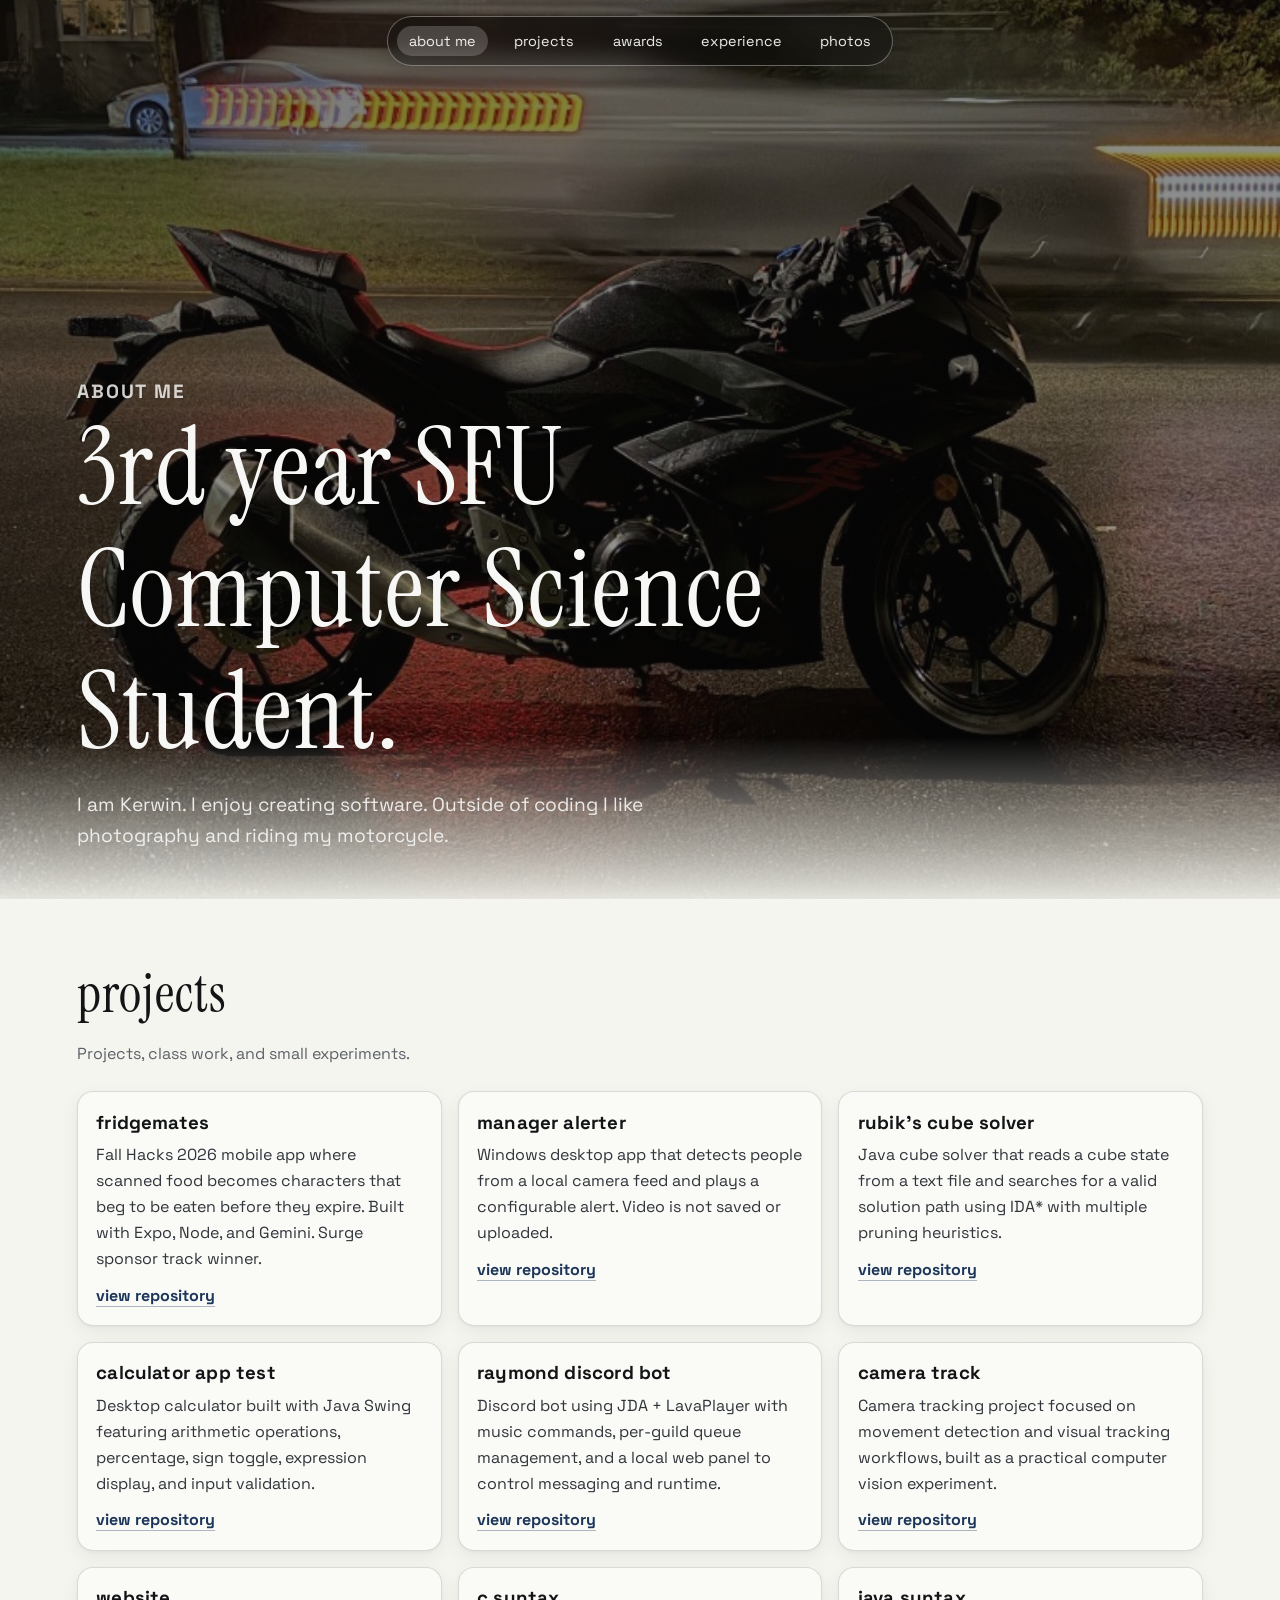
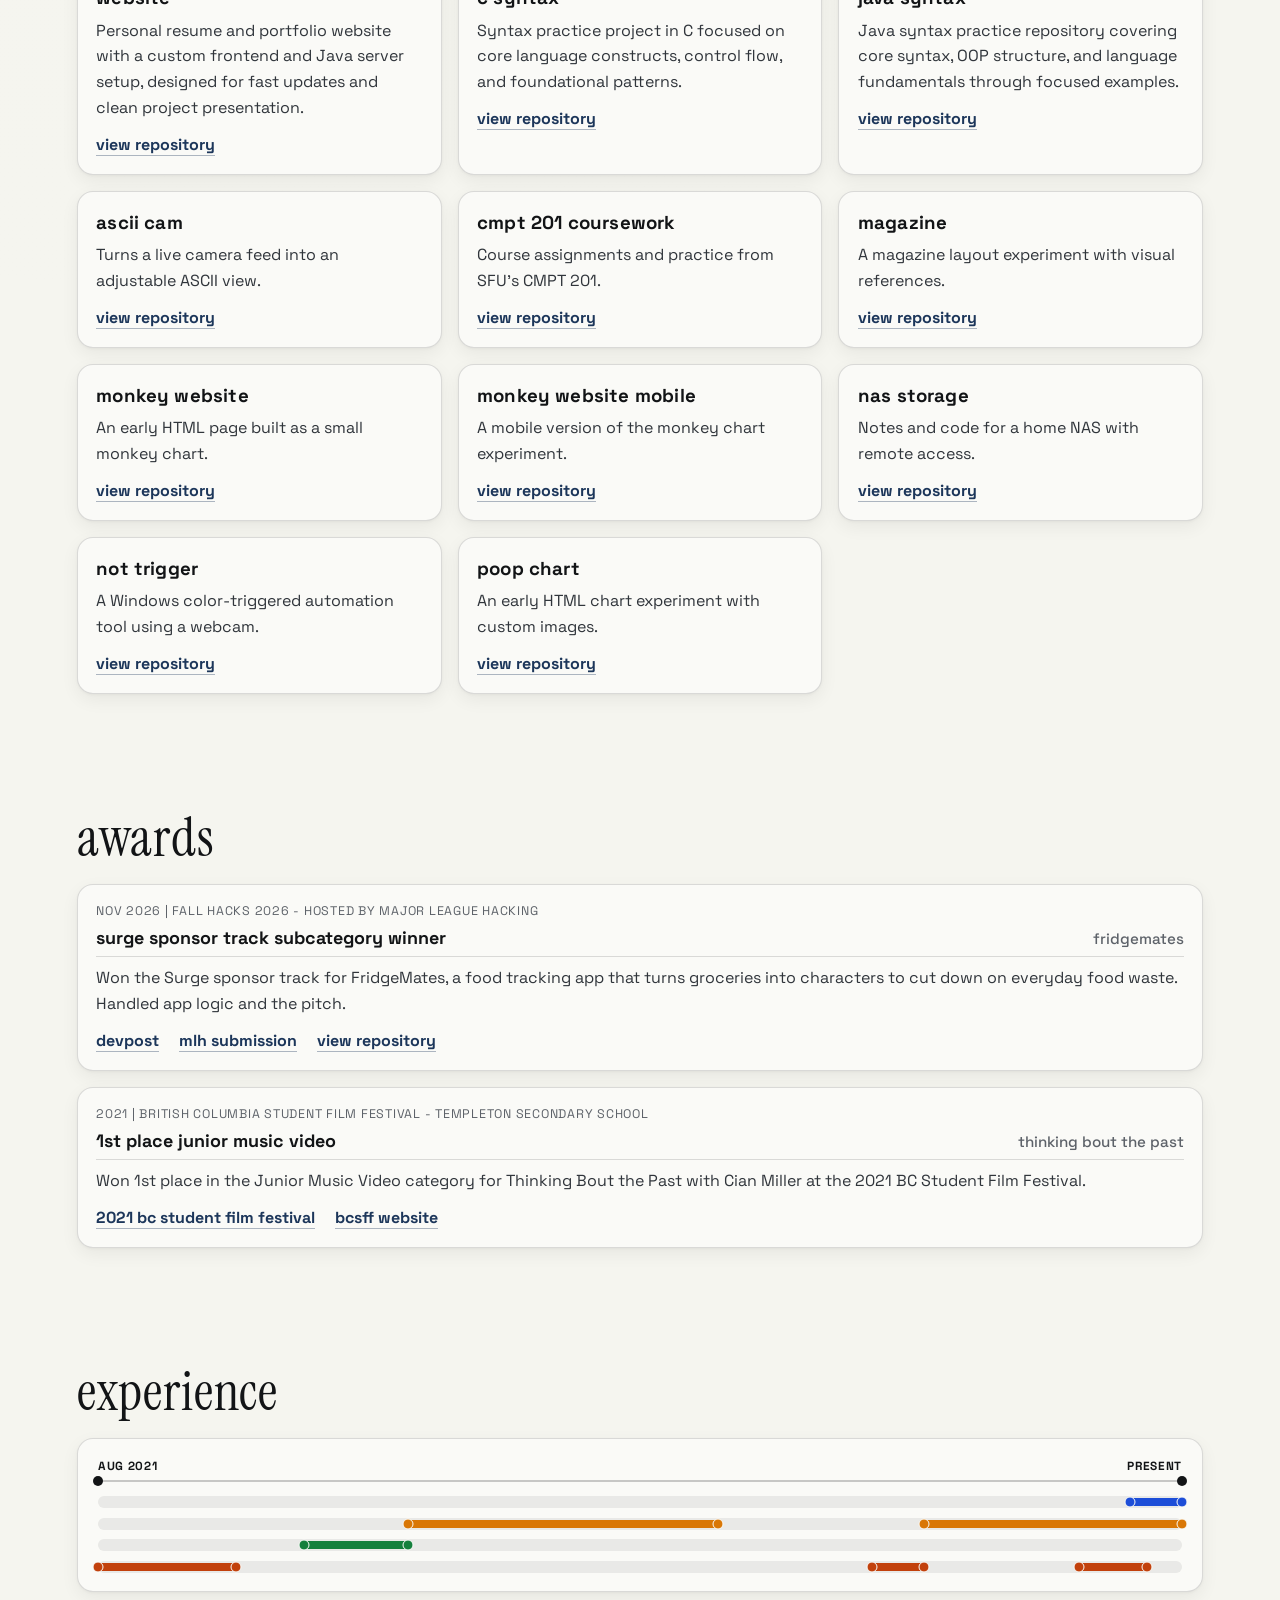
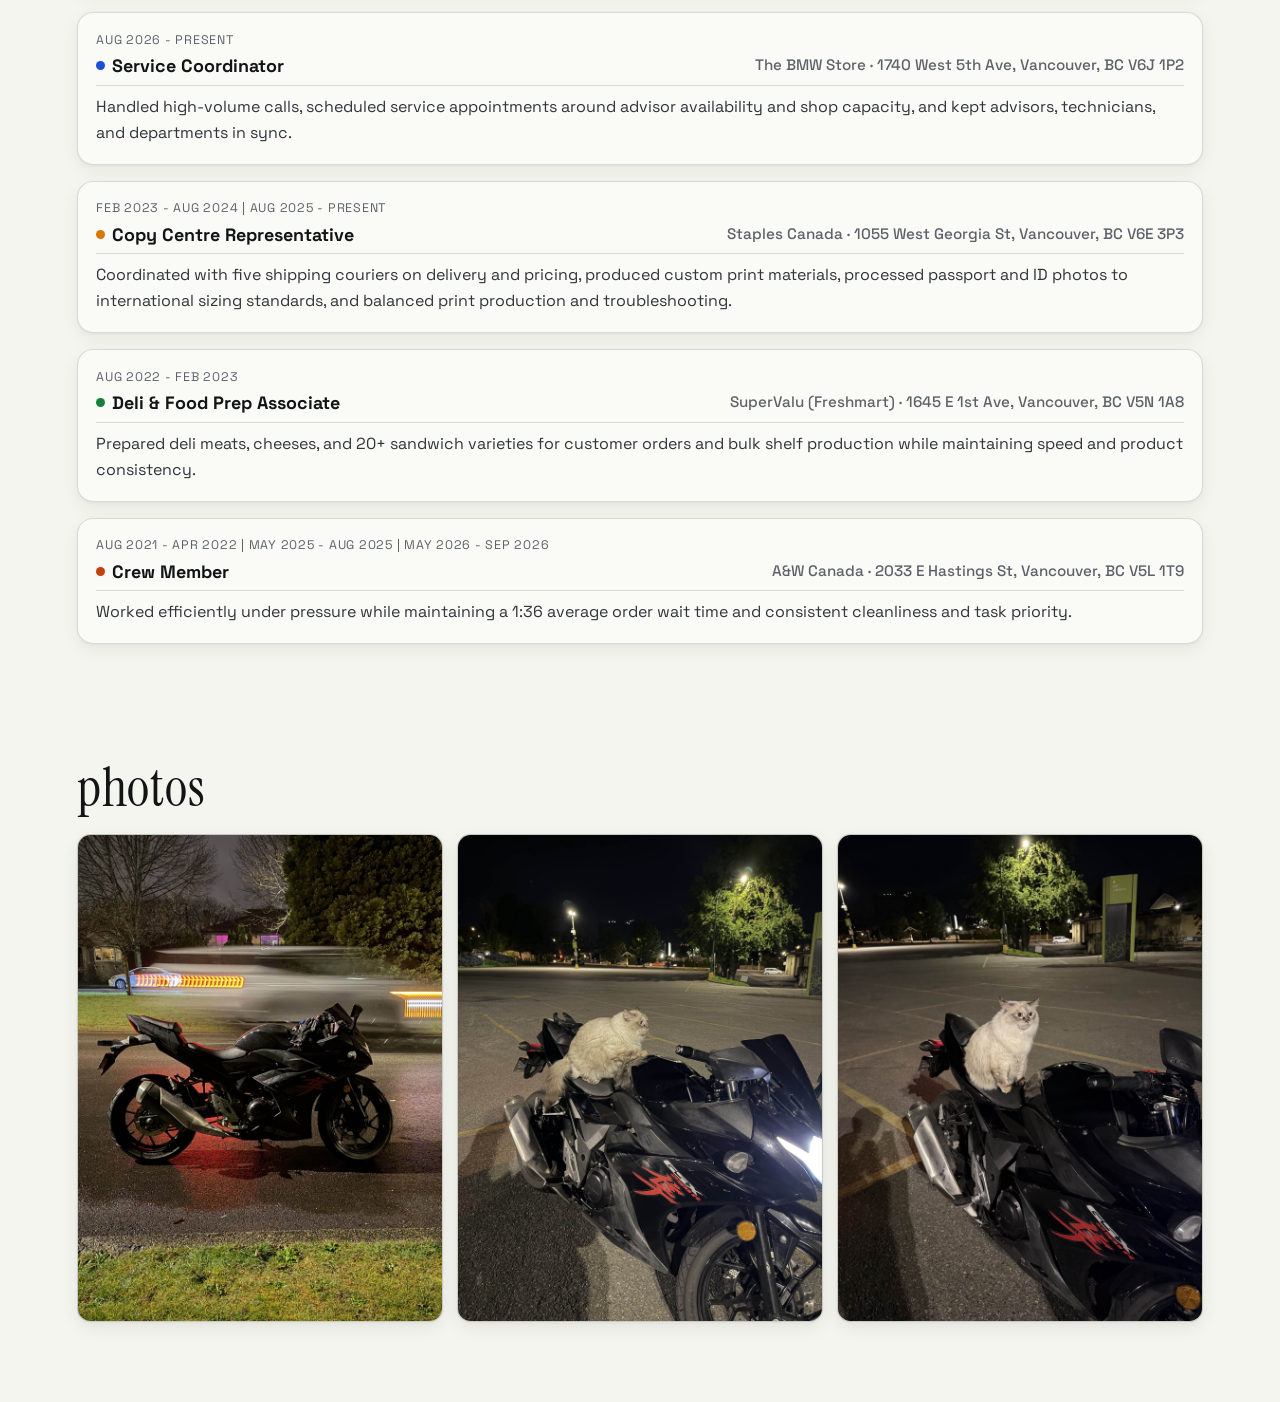
==== public/index.html @ 23dfc1f9 "remove middle year labels from timeline axis" ====
<!DOCTYPE html>
<html lang="en" class="no-js">
<head>
    <meta charset="UTF-8" />
    <meta name="viewport" content="width=device-width, initial-scale=1.0" />
    <title>Kerwin Mok | Resume</title>
    <link rel="preconnect" href="https://fonts.googleapis.com" />
    <link rel="preconnect" href="https://fonts.gstatic.com" crossorigin />
    <link href="https://fonts.googleapis.com/css2?family=Space+Grotesk:wght@400;500;700&family=Instrument+Serif:ital@0;1&display=swap" rel="stylesheet" />
    <style>
        :root {
            --bg: #f5f5ef;
            --surface: #efefe8;
            --ink: #121416;
            --muted: #5d6269;
            --line: rgba(18, 20, 22, 0.14);
            --overlay: linear-gradient(160deg, rgba(10, 10, 10, 0.56), rgba(10, 10, 10, 0.35));
        }

        * {
            box-sizing: border-box;
        }

        html,
        body {
            margin: 0;
            padding: 0;
            min-height: 100%;
            scroll-behavior: smooth;
        }

        body {
            font-family: "Space Grotesk", sans-serif;
            color: var(--ink);
            background: radial-gradient(circle at 15% 0%, rgba(235, 227, 213, 0.7), transparent 40%), var(--bg);
        }

        main {
            background: linear-gradient(to bottom, rgba(245, 245, 239, 0), rgba(245, 245, 239, 0.94) 7%, rgba(245, 245, 239, 1) 100%);
        }

        h1,
        h2,
        h3 {
            margin-top: 0;
        }

        h1,
        h2 {
            font-family: "Instrument Serif", serif;
            font-weight: 400;
            line-height: 1.12;
            letter-spacing: 0.015em;
        }

        .top-nav {
            position: fixed;
            top: 1rem;
            left: 50%;
            transform: translateX(-50%);
            z-index: 10;
            display: flex;
            gap: 0.9rem;
            padding: 0.55rem;
            border: 1px solid rgba(255, 255, 255, 0.35);
            border-radius: 999px;
            background: rgba(10, 10, 10, 0.35);
            backdrop-filter: blur(8px);
            box-shadow: 0 8px 22px rgba(0, 0, 0, 0.16);
        }

        .top-nav a {
            color: #f4f4f2;
            text-decoration: none;
            text-transform: lowercase;
            padding: 0.38rem 0.75rem;
            border-radius: 999px;
            font-size: 0.9rem;
            transition: background-color 220ms ease;
        }

        .top-nav a:hover,
        .top-nav a.is-current {
            background: rgba(255, 255, 255, 0.2);
        }

        .section {
            scroll-margin-top: 5.2rem;
        }

        .about-hero {
            min-height: 100svh;
            position: relative;
            display: grid;
            align-items: end;
            padding: clamp(5rem, 7vw, 7rem) clamp(1.2rem, 6vw, 5rem) clamp(2.2rem, 4vw, 3rem);
            overflow: hidden;
            border-bottom: 1px solid rgba(255, 255, 255, 0.22);
        }

        .about-hero::before {
            content: "";
            position: absolute;
            inset: 0;
            background-image: var(--overlay), url("assets/photos/AboutMe.jpg");
            background-size: cover;
            background-position: center;
            z-index: -2;
        }

        .no-hero-image .about-hero::before {
            background-image: none;
            background: var(--bg);
            transform: none;
        }

        .about-hero::after {
            content: "";
            position: absolute;
            inset: auto 0 0;
            height: 18vh;
            background: linear-gradient(to bottom, rgba(239, 239, 232, 0), rgba(239, 239, 232, 0.94));
            z-index: -1;
            pointer-events: none;
        }

        .hero-copy {
            width: min(960px, 100%);
            color: #f7f7f5;
        }

        .no-hero-image .hero-copy,
        .no-hero-image .hero-copy p {
            color: var(--ink);
        }

        .kicker {
            margin: 0 0 0.75rem;
            text-transform: uppercase;
            letter-spacing: 0.1em;
            font-size: 0.75rem;
            font-weight: 700;
            opacity: 0.9;
        }

        .hero-copy h1 {
            font-size: clamp(2.4rem, 8.8vw, 6.8rem);
            margin-bottom: 1rem;
            max-width: 14ch;
        }

        .hero-copy p {
            margin: 0;
            font-size: clamp(1rem, 1.5vw, 1.26rem);
            line-height: 1.62;
            width: min(640px, 100%);
            color: rgba(245, 245, 244, 0.92);
        }



        .content-section {
            padding: clamp(2rem, 5vw, 4rem) clamp(1.2rem, 6vw, 5rem) clamp(2.8rem, 7vw, 5rem);
            background: transparent;
            border-bottom: none;
        }

        .content-section + .content-section {
            padding-top: clamp(1.2rem, 3.2vw, 2.1rem);
        }

        .content-section h2 {
            font-size: clamp(1.9rem, 4.6vw, 3.4rem);
            margin-bottom: 0.95rem;
            text-transform: lowercase;
        }

        .content-section > p {
            max-width: 720px;
            margin-top: 0;
            margin-bottom: 1.5rem;
            line-height: 1.7;
            color: var(--muted);
        }

        .card-grid {
            display: grid;
            grid-template-columns: repeat(3, minmax(0, 1fr));
            gap: 1rem;
        }

        .project-more {
            display: none;
            margin-top: 1rem;
            padding: 0.65rem 1rem;
            border: 1px solid var(--line);
            border-radius: 0.5rem;
            background: #fafaf7;
            color: var(--ink);
            font: inherit;
            cursor: pointer;
            box-shadow: 0 4px 12px rgba(18, 20, 22, 0.06);
        }

        .project-more[hidden] {
            display: none;
        }

        .card {
            padding: 1.15rem;
            border-radius: 1rem;
            border: 1px solid var(--line);
            background: #fafaf7;
            box-shadow: 0 6px 18px rgba(18, 20, 22, 0.06), 0 1px 3px rgba(18, 20, 22, 0.04);
            transition: transform 200ms ease, box-shadow 200ms ease;
        }

        .card:hover {
            transform: translateY(-2px);
            box-shadow: 0 10px 24px rgba(18, 20, 22, 0.09), 0 2px 6px rgba(18, 20, 22, 0.05);
        }

        .card h3 {
            margin-bottom: 0.45rem;
            text-transform: lowercase;
            line-height: 1.3;
            letter-spacing: 0.01em;
        }

        .card p {
            margin: 0;
            color: #30353b;
            line-height: 1.62;
        }

        .project-link {
            display: inline-block;
            margin-top: 0.8rem;
            text-decoration: none;
            font-weight: 700;
            text-transform: lowercase;
            color: #1c365a;
            border-bottom: 1px solid rgba(28, 54, 90, 0.35);
        }

        .project-link:hover {
            color: #10233f;
            border-bottom-color: rgba(16, 35, 63, 0.65);
        }

        .project-link + .project-link {
            margin-left: 1rem;
        }

        .timeline {
            list-style: none;
            padding: 0;
            margin: 0;
            display: grid;
            gap: 1rem;
        }

        .timeline li {
            padding: 1.15rem;
            border-radius: 1rem;
            border: 1px solid var(--line);
            background: #fafaf7;
            box-shadow: 0 6px 18px rgba(18, 20, 22, 0.06), 0 1px 3px rgba(18, 20, 22, 0.04);
            transition: transform 200ms ease, box-shadow 200ms ease;
        }

        .timeline li:hover {
            transform: translateY(-2px);
            box-shadow: 0 10px 24px rgba(18, 20, 22, 0.09), 0 2px 6px rgba(18, 20, 22, 0.05);
        }

        .timeline > li > span {
            display: block;
            font-size: 0.78rem;
            letter-spacing: 0.06em;
            text-transform: uppercase;
            color: var(--muted);
            margin-bottom: 0.42rem;
        }

        .timeline-head {
            display: flex;
            justify-content: space-between;
            align-items: baseline;
            flex-wrap: wrap;
            gap: 0.2rem 1rem;
            margin-bottom: 0.5rem;
            padding-bottom: 0.45rem;
            border-bottom: 1px solid var(--line);
        }

        .timeline strong {
            display: inline-flex;
            align-items: center;
            gap: 0.45rem;
            text-transform: lowercase;
            font-size: 1.12rem;
            font-weight: 700;
            color: var(--ink);
        }

        .timeline-company {
            font-size: 0.95rem;
            font-weight: 500;
            text-transform: lowercase;
            color: var(--muted);
        }

        #experience .timeline strong,
        #experience .timeline-company {
            text-transform: none;
        }

        .work-graph {
            margin-bottom: 1.25rem;
            padding: 1.15rem 1.25rem;
            border-radius: 1rem;
            border: 1px solid var(--line);
            background: #fafaf7;
            box-shadow: 0 6px 18px rgba(18, 20, 22, 0.06), 0 1px 3px rgba(18, 20, 22, 0.04);
        }

        .work-axis {
            display: flex;
            justify-content: space-between;
            align-items: center;
            font-size: 0.74rem;
            letter-spacing: 0.06em;
            text-transform: uppercase;
            color: var(--muted);
            margin-bottom: 0.45rem;
        }

        .work-axis-endpoint {
            font-weight: 700;
            color: var(--ink);
        }

        .work-axis-line {
            position: relative;
            height: 2px;
            margin-bottom: 0.9rem;
            background: rgba(18, 20, 22, 0.22);
        }

        .work-axis-dot {
            position: absolute;
            top: 50%;
            width: 10px;
            height: 10px;
            border-radius: 50%;
            background: var(--ink);
            transform: translate(-50%, -50%);
        }

        .work-axis-dot.is-start {
            left: 0%;
        }

        .work-axis-dot.is-end {
            left: 100%;
        }

        .work-lanes {
            display: grid;
            gap: 0.6rem;
        }



        .work-track {
            position: relative;
            height: 12px;
            border-radius: 999px;
            background: rgba(18, 20, 22, 0.07);
        }

        .work-bar {
            position: absolute;
            top: 2px;
            bottom: 2px;
            border-radius: 999px;
            min-width: 10px;
            cursor: pointer;
        }

        .work-tip {
            position: absolute;
            bottom: calc(100% + 8px);
            left: 50%;
            transform: translateX(-50%) translateY(4px);
            padding: 0.26rem 0.55rem;
            border-radius: 0.45rem;
            background: var(--ink);
            color: #f7f7f5;
            font-size: 0.74rem;
            font-weight: 500;
            white-space: nowrap;
            pointer-events: none;
            opacity: 0;
            transition: opacity 160ms ease, transform 160ms ease;
            z-index: 4;
        }

        .work-tip.is-left {
            left: 0;
            transform: translateX(0) translateY(4px);
        }

        .work-tip.is-right {
            left: auto;
            right: 0;
            transform: translateX(0) translateY(4px);
        }

        .work-bar:hover .work-tip {
            opacity: 1;
            transform: translateX(-50%) translateY(0);
        }

        .work-bar:hover .work-tip.is-left,
        .work-bar:hover .work-tip.is-right {
            transform: translateX(0) translateY(0);
        }

        .work-bar::before,
        .work-bar::after {
            content: "";
            position: absolute;
            top: 50%;
            width: 9px;
            height: 9px;
            border-radius: 50%;
            background: inherit;
            border: 1.5px solid #fafaf7;
            transform: translate(-50%, -50%);
        }

        .work-bar::before {
            left: 0;
        }

        .work-bar::after {
            left: 100%;
        }

        .job-dot {
            display: inline-block;
            width: 9px;
            height: 9px;
            border-radius: 50%;
            flex-shrink: 0;
        }

        .is-bmw {
            background: #1d4ed8;
        }

        .is-staples {
            background: #d97706;
        }

        .is-supervalu {
            background: #15803d;
        }

        .is-aw {
            background: #c2410c;
        }

        .timeline p {
            margin: 0;
            color: #30353b;
            line-height: 1.62;
        }

        .album-grid {
            display: grid;
            grid-template-columns: repeat(3, minmax(0, 1fr));
            gap: 0.85rem;
        }

        .album-item {
            margin: 0;
            border-radius: 0.85rem;
            overflow: hidden;
            border: 1px solid var(--line);
            background: #e7e7df;
            cursor: zoom-in;
            box-shadow: 0 6px 18px rgba(18, 20, 22, 0.07), 0 1px 3px rgba(18, 20, 22, 0.04);
        }

        .photo-lightbox {
            position: fixed;
            inset: 0;
            z-index: 40;
            display: flex;
            align-items: center;
            justify-content: center;
            padding: 2rem;
            background: rgba(10, 12, 15, 0.86);
            backdrop-filter: blur(8px);
            overflow: auto;
        }

        .photo-lightbox[hidden] {
            display: none;
        }

        #lightbox-img {
            max-width: min(92vw, 1100px);
            max-height: 86vh;
            width: auto;
            height: auto;
            border-radius: 0.85rem;
            box-shadow: 0 24px 60px rgba(0, 0, 0, 0.5);
            cursor: zoom-in;
            transition: transform 220ms ease;
        }

        .photo-lightbox.is-zoomed #lightbox-img {
            transform: scale(1.65);
            cursor: zoom-out;
        }

        .lightbox-close {
            position: fixed;
            top: 1.2rem;
            right: 1.4rem;
            z-index: 41;
            border: 1px solid rgba(255, 255, 255, 0.35);
            border-radius: 999px;
            background: rgba(10, 10, 12, 0.65);
            color: #f4f4f2;
            font: inherit;
            font-size: 0.85rem;
            text-transform: lowercase;
            padding: 0.42rem 0.9rem;
            cursor: pointer;
        }

        .lightbox-close:hover {
            background: rgba(255, 255, 255, 0.2);
        }

        .album-item img {
            width: 100%;
            aspect-ratio: 3 / 4;
            height: auto;
            object-fit: cover;
            display: block;
            transition: transform 280ms ease;
        }

        .album-item:hover img {
            transform: scale(1.03);
        }

        .reveal {
            opacity: 1;
            transform: translateY(0);
        }

        .js .reveal {
            opacity: 0;
            transform: translateY(28px);
            transition: opacity 500ms ease, transform 500ms ease;
        }

        .js .reveal.is-visible {
            opacity: 1;
            transform: translateY(0);
        }

        @media (max-width: 768px) {
            .top-nav {
                top: 0.7rem;
                width: 92vw;
                justify-content: center;
                flex-wrap: wrap;
                gap: 0.45rem;
                padding: 0.45rem;
            }

            .top-nav a {
                font-size: 0.84rem;
                padding: 0.34rem 0.62rem;
            }

            .section {
                scroll-margin-top: 6.1rem;
            }

            .about-hero {
                min-height: 92svh;
                padding: 6.4rem 1.1rem 2.1rem;
            }

            .hero-copy h1 {
                font-size: clamp(2.1rem, 12.5vw, 3.3rem);
                max-width: 11ch;
            }

            .hero-copy p {
                width: 100%;
                font-size: 1rem;
            }

            .content-section {
                padding: 1.7rem 1.1rem 2.2rem;
            }

            .card-grid,
            .album-grid {
                grid-template-columns: 1fr;
            }

            .work-axis,
            .work-axis-line {
                padding-left: 0;
                margin-left: 0;
            }

            .work-axis-tick {
                display: none;
            }

            .work-lane {
                grid-template-columns: 1fr;
                gap: 0.28rem;
            }

            .card-grid.is-collapsed .card:nth-child(n + 4) {
                display: none;
            }

            .project-more:not([hidden]) {
                display: inline-flex;
            }

            .album-item img {
                height: auto;
            }
        }

        @media (min-width: 769px) and (max-width: 980px) {
            .top-nav {
                width: min(94vw, 760px);
                justify-content: center;
                flex-wrap: wrap;
            }

            .about-hero {
                min-height: 90svh;
            }

            .hero-copy h1 {
                font-size: clamp(2.8rem, 8vw, 4.3rem);
            }

            .content-section {
                padding-inline: 1.6rem;
            }

            .card-grid,
            .album-grid {
                grid-template-columns: repeat(2, minmax(0, 1fr));
            }
        }

        @media (min-width: 981px) and (max-width: 1919px) and (min-aspect-ratio: 14 / 9) {
            .top-nav {
                top: 1.05rem;
                gap: 1rem;
                padding: 0.58rem;
            }

            .about-hero {
                min-height: 100vh;
                padding: clamp(5.4rem, 6vw, 7rem) clamp(2rem, 5.5vw, 5.5rem) clamp(2.6rem, 4vw, 3.2rem);
            }

            .hero-copy {
                width: min(1050px, 82vw);
            }

            .hero-copy h1 {
                font-size: clamp(3.2rem, 6.1vw, 5.9rem);
                max-width: 13ch;
            }

            .hero-copy p {
                font-size: clamp(1.03rem, 1.15vw, 1.25rem);
            }

            .content-section {
                width: min(1240px, 92vw);
                margin-inline: auto;
                padding-left: 0;
                padding-right: 0;
                padding-bottom: clamp(3rem, 5vw, 4.3rem);
            }

            .card-grid,
            .album-grid {
                grid-template-columns: repeat(3, minmax(0, 1fr));
            }
        }

        @media (min-width: 1920px), (min-aspect-ratio: 21 / 9) {
            .top-nav {
                top: 1.2rem;
                gap: 1.1rem;
                padding: 0.62rem;
            }

            .about-hero {
                min-height: 100vh;
                padding: 7.2rem clamp(3rem, 8vw, 11rem) 3rem;
            }

            .hero-copy {
                width: min(1280px, 72vw);
            }

            .hero-copy h1 {
                font-size: clamp(4.1rem, 5vw, 7.7rem);
                max-width: 14ch;
            }

            .hero-copy p {
                width: min(760px, 100%);
                font-size: clamp(1.08rem, 1vw, 1.32rem);
            }

            .content-section {
                width: min(1800px, 86vw);
                margin-inline: auto;
                padding-left: 0;
                padding-right: 0;
                padding-bottom: clamp(3.2rem, 4vw, 5rem);
            }

            .card-grid {
                grid-template-columns: repeat(3, minmax(0, 1fr));
            }

            .album-grid {
                grid-template-columns: repeat(4, minmax(0, 1fr));
            }

            .album-item img {
                height: auto;
            }
        }
    </style>
</head>
<body>
    <header class="top-nav">
        <a href="#about">about me</a>
        <a href="#projects">projects</a>
        <a href="#awards">awards</a>
        <a href="#experience">experience</a>
        <a href="#photos">photos</a>
    </header>

    <main>
        <section id="about" class="section about-hero reveal">
            <div class="hero-copy">
                <p class="kicker">about me</p>
                <h1>3rd year SFU Computer Science Student.</h1>
                <p>
                    I am Kerwin. I enjoy creating software.
                    Outside of coding I like photography and riding my motorcycle.
                </p>
            </div>

        </section>

        <section id="projects" class="section content-section reveal">
            <h2>projects</h2>
            <p>
                Projects, class work, and small experiments.
            </p>
            <div class="card-grid" id="project-grid">
                <article class="card">
                    <h3>fridgemates</h3>
                    <p>
                        Fall Hacks 2026 mobile app where scanned food becomes characters that beg to be eaten
                        before they expire. Built with Expo, Node, and Gemini. Surge sponsor track winner.
                    </p>
                    <a class="project-link" href="https://github.com/Rainier-Ordinario/FridgeMates" target="_blank" rel="noopener noreferrer">view repository</a>
                </article>
                <article class="card">
                    <h3>manager alerter</h3>
                    <p>
                        Windows desktop app that detects people from a local camera feed and plays a configurable alert.
                        Video is not saved or uploaded.
                    </p>
                    <a class="project-link" href="https://github.com/kerwinmok/manager-alerter" target="_blank" rel="noopener noreferrer">view repository</a>
                </article>
                <article class="card">
                    <h3>rubik's cube solver</h3>
                    <p>
                        Java cube solver that reads a cube state from a text file and searches for a valid solution path
                        using IDA* with multiple pruning heuristics.
                    </p>
                    <a class="project-link" href="https://github.com/kerwinmok/rubikscube-solver" target="_blank" rel="noopener noreferrer">view repository</a>
                </article>
                <article class="card">
                    <h3>calculator app test</h3>
                    <p>
                        Desktop calculator built with Java Swing featuring arithmetic operations, percentage,
                        sign toggle, expression display, and input validation.
                    </p>
                    <a class="project-link" href="https://github.com/kerwinmok/calculator-apptest" target="_blank" rel="noopener noreferrer">view repository</a>
                </article>
                <article class="card">
                    <h3>raymond discord bot</h3>
                    <p>
                        Discord bot using JDA + LavaPlayer with music commands, per-guild queue management,
                        and a local web panel to control messaging and runtime.
                    </p>
                    <a class="project-link" href="https://github.com/kerwinmok/raymond-discord-bot" target="_blank" rel="noopener noreferrer">view repository</a>
                </article>
                <article class="card">
                    <h3>camera track</h3>
                    <p>
                        Camera tracking project focused on movement detection and visual tracking workflows,
                        built as a practical computer vision experiment.
                    </p>
                    <a class="project-link" href="https://github.com/kerwinmok/camera-track" target="_blank" rel="noopener noreferrer">view repository</a>
                </article>
                <article class="card">
                    <h3>website</h3>
                    <p>
                        Personal resume and portfolio website with a custom frontend and Java server setup,
                        designed for fast updates and clean project presentation.
                    </p>
                    <a class="project-link" href="https://github.com/kerwinmok/website" target="_blank" rel="noopener noreferrer">view repository</a>
                </article>
                <article class="card">
                    <h3>c syntax</h3>
                    <p>
                        Syntax practice project in C focused on core language constructs,
                        control flow, and foundational patterns.
                    </p>
                    <a class="project-link" href="https://github.com/kerwinmok/c-syntax" target="_blank" rel="noopener noreferrer">view repository</a>
                </article>
                <article class="card">
                    <h3>java syntax</h3>
                    <p>
                        Java syntax practice repository covering core syntax, OOP structure,
                        and language fundamentals through focused examples.
                    </p>
                    <a class="project-link" href="https://github.com/kerwinmok/java-syntax-" target="_blank" rel="noopener noreferrer">view repository</a>
                </article>
                <article class="card">
                    <h3>ascii cam</h3>
                    <p>Turns a live camera feed into an adjustable ASCII view.</p>
                    <a class="project-link" href="https://github.com/kerwinmok/ascii-cam" target="_blank" rel="noopener noreferrer">view repository</a>
                </article>
                <article class="card">
                    <h3>cmpt 201 coursework</h3>
                    <p>Course assignments and practice from SFU's CMPT 201.</p>
                    <a class="project-link" href="https://github.com/kerwinmok/cmpt-201-coursework" target="_blank" rel="noopener noreferrer">view repository</a>
                </article>
                <article class="card">
                    <h3>magazine</h3>
                    <p>A magazine layout experiment with visual references.</p>
                    <a class="project-link" href="https://github.com/kerwinmok/magazine" target="_blank" rel="noopener noreferrer">view repository</a>
                </article>
                <article class="card">
                    <h3>monkey website</h3>
                    <p>An early HTML page built as a small monkey chart.</p>
                    <a class="project-link" href="https://github.com/kerwinmok/monkeywebsite" target="_blank" rel="noopener noreferrer">view repository</a>
                </article>
                <article class="card">
                    <h3>monkey website mobile</h3>
                    <p>A mobile version of the monkey chart experiment.</p>
                    <a class="project-link" href="https://github.com/kerwinmok/monkeywebsitemobile" target="_blank" rel="noopener noreferrer">view repository</a>
                </article>
                <article class="card">
                    <h3>nas storage</h3>
                    <p>Notes and code for a home NAS with remote access.</p>
                    <a class="project-link" href="https://github.com/kerwinmok/NAS-storage" target="_blank" rel="noopener noreferrer">view repository</a>
                </article>
                <article class="card">
                    <h3>not trigger</h3>
                    <p>A Windows color-triggered automation tool using a webcam.</p>
                    <a class="project-link" href="https://github.com/kerwinmok/not_trigger" target="_blank" rel="noopener noreferrer">view repository</a>
                </article>
                <article class="card">
                    <h3>poop chart</h3>
                    <p>An early HTML chart experiment with custom images.</p>
                    <a class="project-link" href="https://github.com/kerwinmok/poop-chart" target="_blank" rel="noopener noreferrer">view repository</a>
                </article>
            </div>
            <button class="project-more" id="project-more" type="button" aria-controls="project-grid" aria-expanded="false" hidden>view more</button>
        </section>

        <section id="awards" class="section content-section reveal">
            <h2>awards</h2>
            <ul class="timeline">
                <li>
                    <span>nov 2026 | fall hacks 2026 - hosted by major league hacking</span>
                    <div class="timeline-head">
                        <strong>surge sponsor track subcategory winner</strong>
                        <span class="timeline-company">fridgemates</span>
                    </div>
                    <p>
                        Won the Surge sponsor track for FridgeMates, a food tracking app that turns groceries
                        into characters to cut down on everyday food waste. Handled app logic and the pitch.
                    </p>
                    <a class="project-link" href="https://devpost.com/software/fridgemates" target="_blank" rel="noopener noreferrer">devpost</a>
                    <a class="project-link" href="https://www.mlh.com/events/fall-hacks-2026/submissions/01a1b8c0-6c68-f9af-ce15-bd29f6a6a409" target="_blank" rel="noopener noreferrer">mlh submission</a>
                    <a class="project-link" href="https://github.com/Rainier-Ordinario/FridgeMates" target="_blank" rel="noopener noreferrer">view repository</a>
                </li>
                <li>
                    <span>2021 | british columbia student film festival - templeton secondary school</span>
                    <div class="timeline-head">
                        <strong>1st place junior music video</strong>
                        <span class="timeline-company">thinking bout the past</span>
                    </div>
                    <p>
                        Won 1st place in the Junior Music Video category for Thinking Bout the Past with Cian Miller
                        at the 2021 BC Student Film Festival.
                    </p>
                    <a class="project-link" href="https://youtu.be/mhDOJAt2Kyg?si=mzHODdBK1-E6U1BX&t=522" target="_blank" rel="noopener noreferrer">2021 bc student film festival</a>
                    <a class="project-link" href="https://www.bcsff.com/" target="_blank" rel="noopener noreferrer">bcsff website</a>
                </li>
            </ul>
        </section>

        <section id="experience" class="section content-section reveal">
            <h2>experience</h2>
            <div class="work-graph" aria-label="Work history timeline from August 2021 to present">
                <div class="work-axis">
                    <span class="work-axis-endpoint is-start">aug 2021</span>
                    <span class="work-axis-endpoint is-end">present</span>
                </div>
                <div class="work-axis-line">
                    <span class="work-axis-dot is-start"></span>
                    <span class="work-axis-dot is-end"></span>
                </div>
                <div class="work-lanes">
                    <div class="work-track">
                        <span class="work-bar is-bmw" style="left: 95.2%; width: 4.8%;">
                            <span class="work-tip is-right">4 mos total</span>
                        </span>
                    </div>
                    <div class="work-track">
                        <span class="work-bar is-staples" style="left: 28.6%; width: 28.6%;">
                            <span class="work-tip">18 mos (33 mos total)</span>
                        </span>
                        <span class="work-bar is-staples" style="left: 76.2%; width: 23.8%;">
                            <span class="work-tip is-right">15 mos (33 mos total)</span>
                        </span>
                    </div>
                    <div class="work-track">
                        <span class="work-bar is-supervalu" style="left: 19.0%; width: 9.6%;">
                            <span class="work-tip">6 mos total</span>
                        </span>
                    </div>
                    <div class="work-track">
                        <span class="work-bar is-aw" style="left: 0%; width: 12.7%;">
                            <span class="work-tip is-left">8 mos (15 mos total)</span>
                        </span>
                        <span class="work-bar is-aw" style="left: 71.4%; width: 4.8%;">
                            <span class="work-tip">3 mos (15 mos total)</span>
                        </span>
                        <span class="work-bar is-aw" style="left: 90.5%; width: 6.3%;">
                            <span class="work-tip is-right">4 mos (15 mos total)</span>
                        </span>
                    </div>
                </div>
            </div>
            <ul class="timeline">
                <li>
                    <span>aug 2026 - present</span>
                    <div class="timeline-head">
                        <strong><i class="job-dot is-bmw"></i> Service Coordinator</strong>
                        <span class="timeline-company">The BMW Store · 1740 West 5th Ave, Vancouver, BC V6J 1P2</span>
                    </div>
                    <p>
                        Handled high-volume calls, scheduled service appointments around advisor availability
                        and shop capacity, and kept advisors, technicians, and departments in sync.
                    </p>
                </li>
                <li>
                    <span>feb 2023 - aug 2024 | aug 2025 - present</span>
                    <div class="timeline-head">
                        <strong><i class="job-dot is-staples"></i> Copy Centre Representative</strong>
                        <span class="timeline-company">Staples Canada · 1055 West Georgia St, Vancouver, BC V6E 3P3</span>
                    </div>
                    <p>
                        Coordinated with five shipping couriers on delivery and pricing, produced custom print materials,
                        processed passport and ID photos to international sizing standards, and balanced print production
                        and troubleshooting.
                    </p>
                </li>
                <li>
                    <span>aug 2022 - feb 2023</span>
                    <div class="timeline-head">
                        <strong><i class="job-dot is-supervalu"></i> Deli &amp; Food Prep Associate</strong>
                        <span class="timeline-company">SuperValu (Freshmart) · 1645 E 1st Ave, Vancouver, BC V5N 1A8</span>
                    </div>
                    <p>
                        Prepared deli meats, cheeses, and 20+ sandwich varieties for customer orders and bulk shelf
                        production while maintaining speed and product consistency.
                    </p>
                </li>
                <li>
                    <span>aug 2021 - apr 2022 | may 2025 - aug 2025 | may 2026 - sep 2026</span>
                    <div class="timeline-head">
                        <strong><i class="job-dot is-aw"></i> Crew Member</strong>
                        <span class="timeline-company">A&amp;W Canada · 2033 E Hastings St, Vancouver, BC V5L 1T9</span>
                    </div>
                    <p>
                        Worked efficiently under pressure while maintaining a 1:36 average order wait time
                        and consistent cleanliness and task priority.
                    </p>
                </li>
            </ul>
        </section>

        <section id="photos" class="section content-section reveal">
            <h2>photos</h2>
            <div id="photo-album" class="album-grid"></div>
        </section>
    </main>

    <div class="photo-lightbox" id="photo-lightbox" role="dialog" aria-modal="true" aria-label="Photo viewer" hidden>
        <button type="button" class="lightbox-close" id="lightbox-close" aria-label="Close photo">close</button>
        <img id="lightbox-img" src="" alt="Expanded photo" />
    </div>

    <script src="app.js?v=5"></script>
</body>
</html>
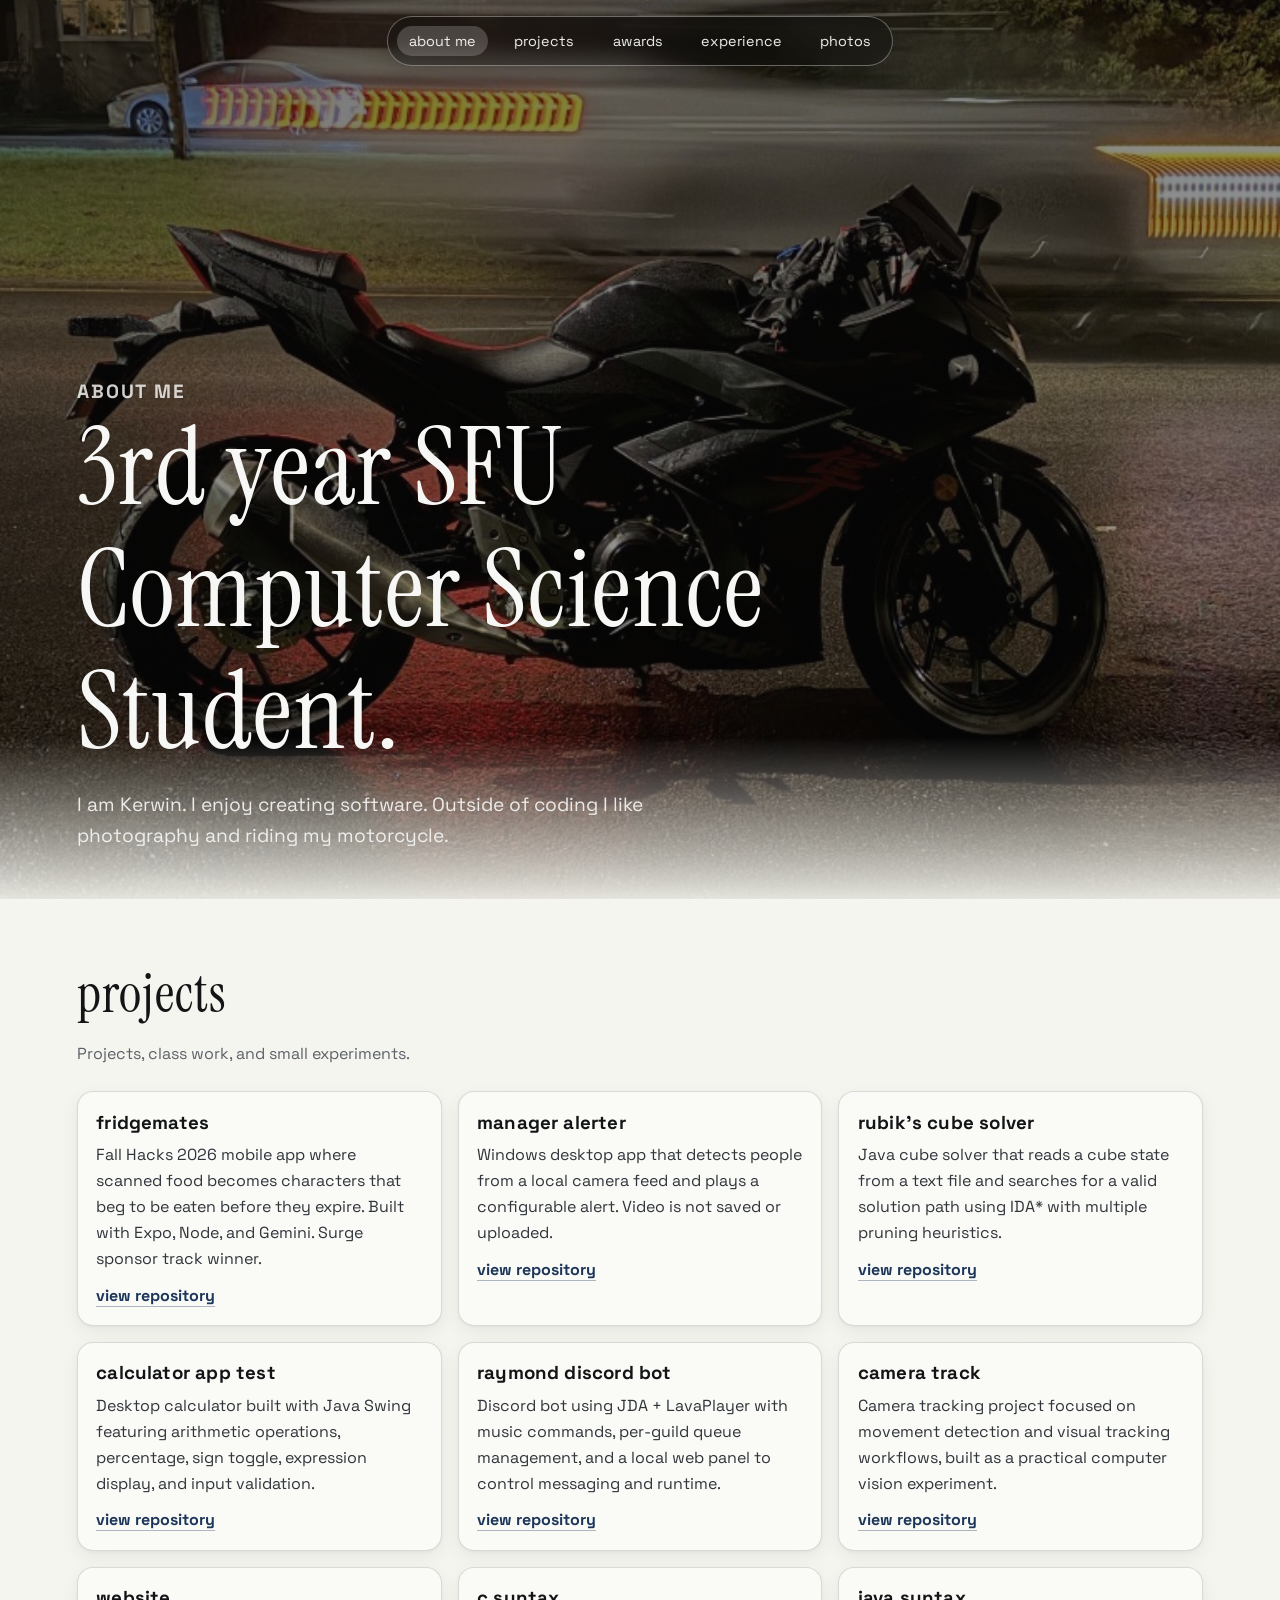
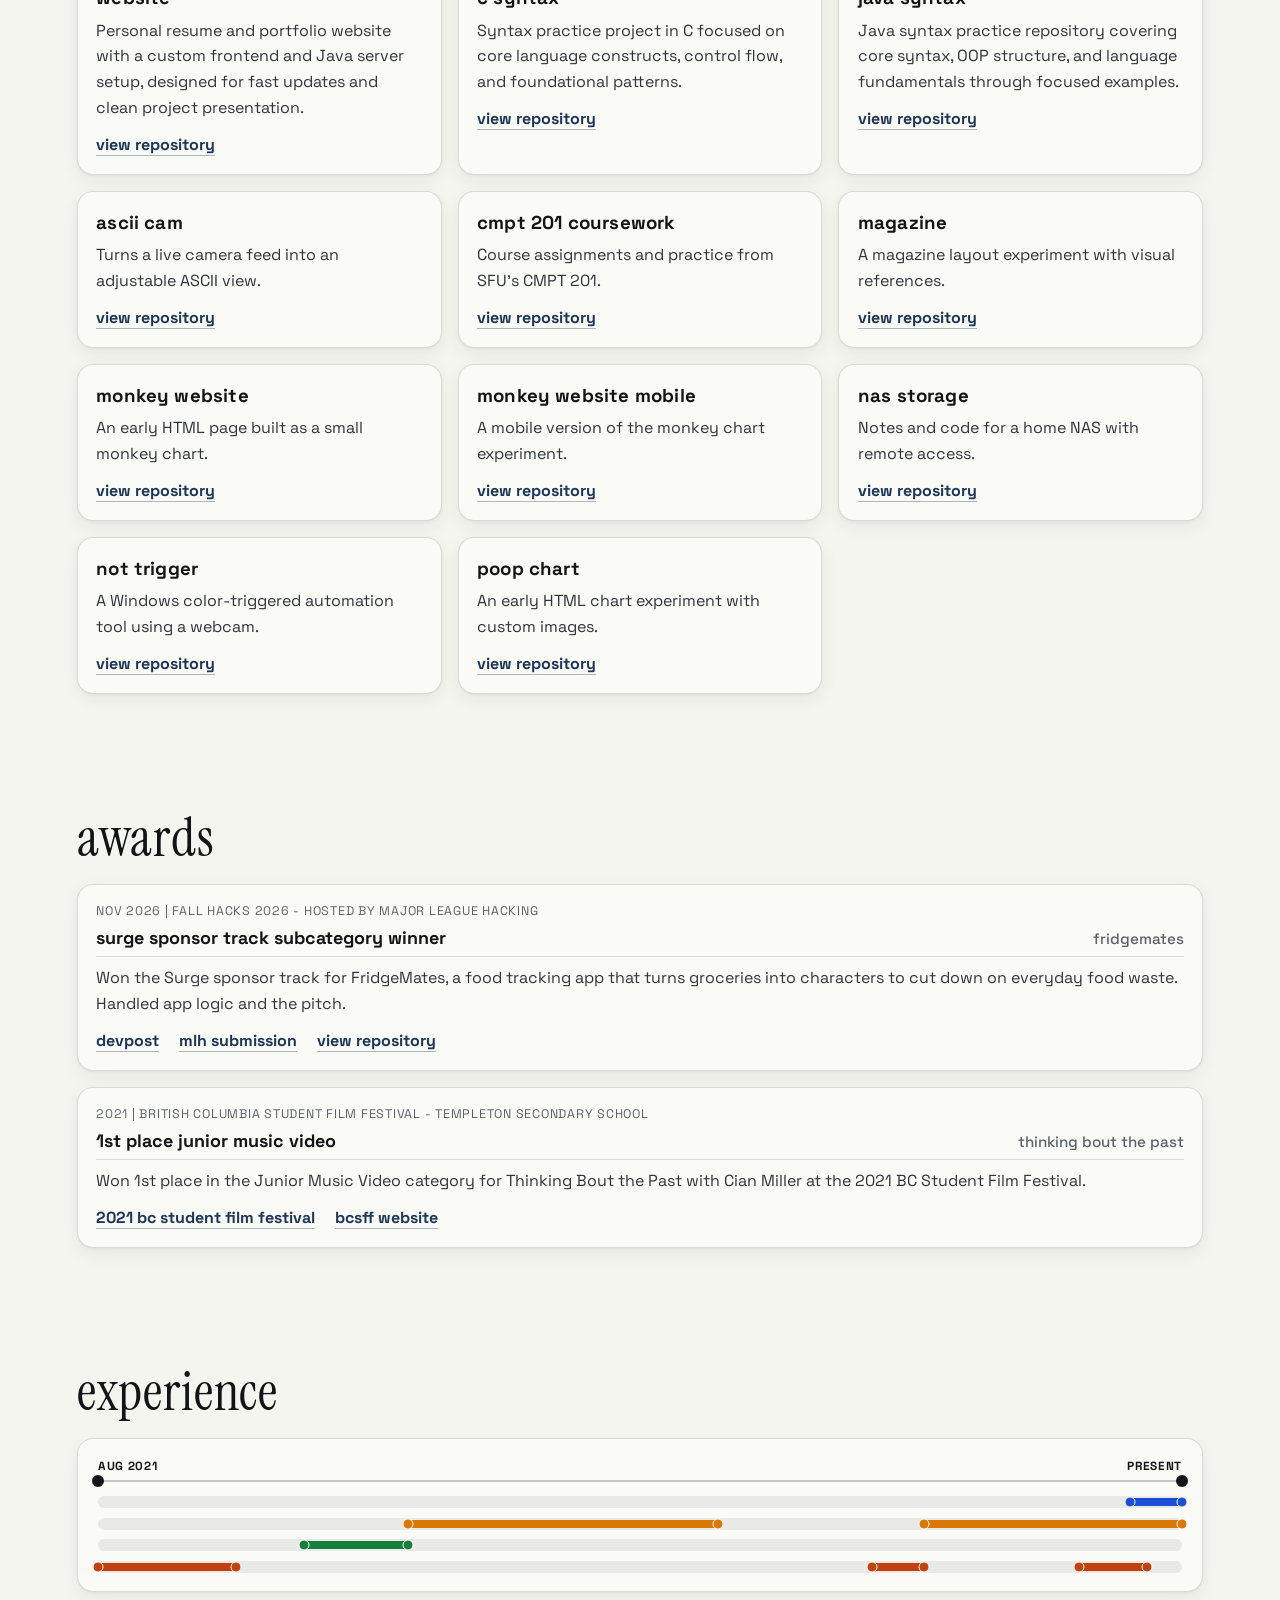
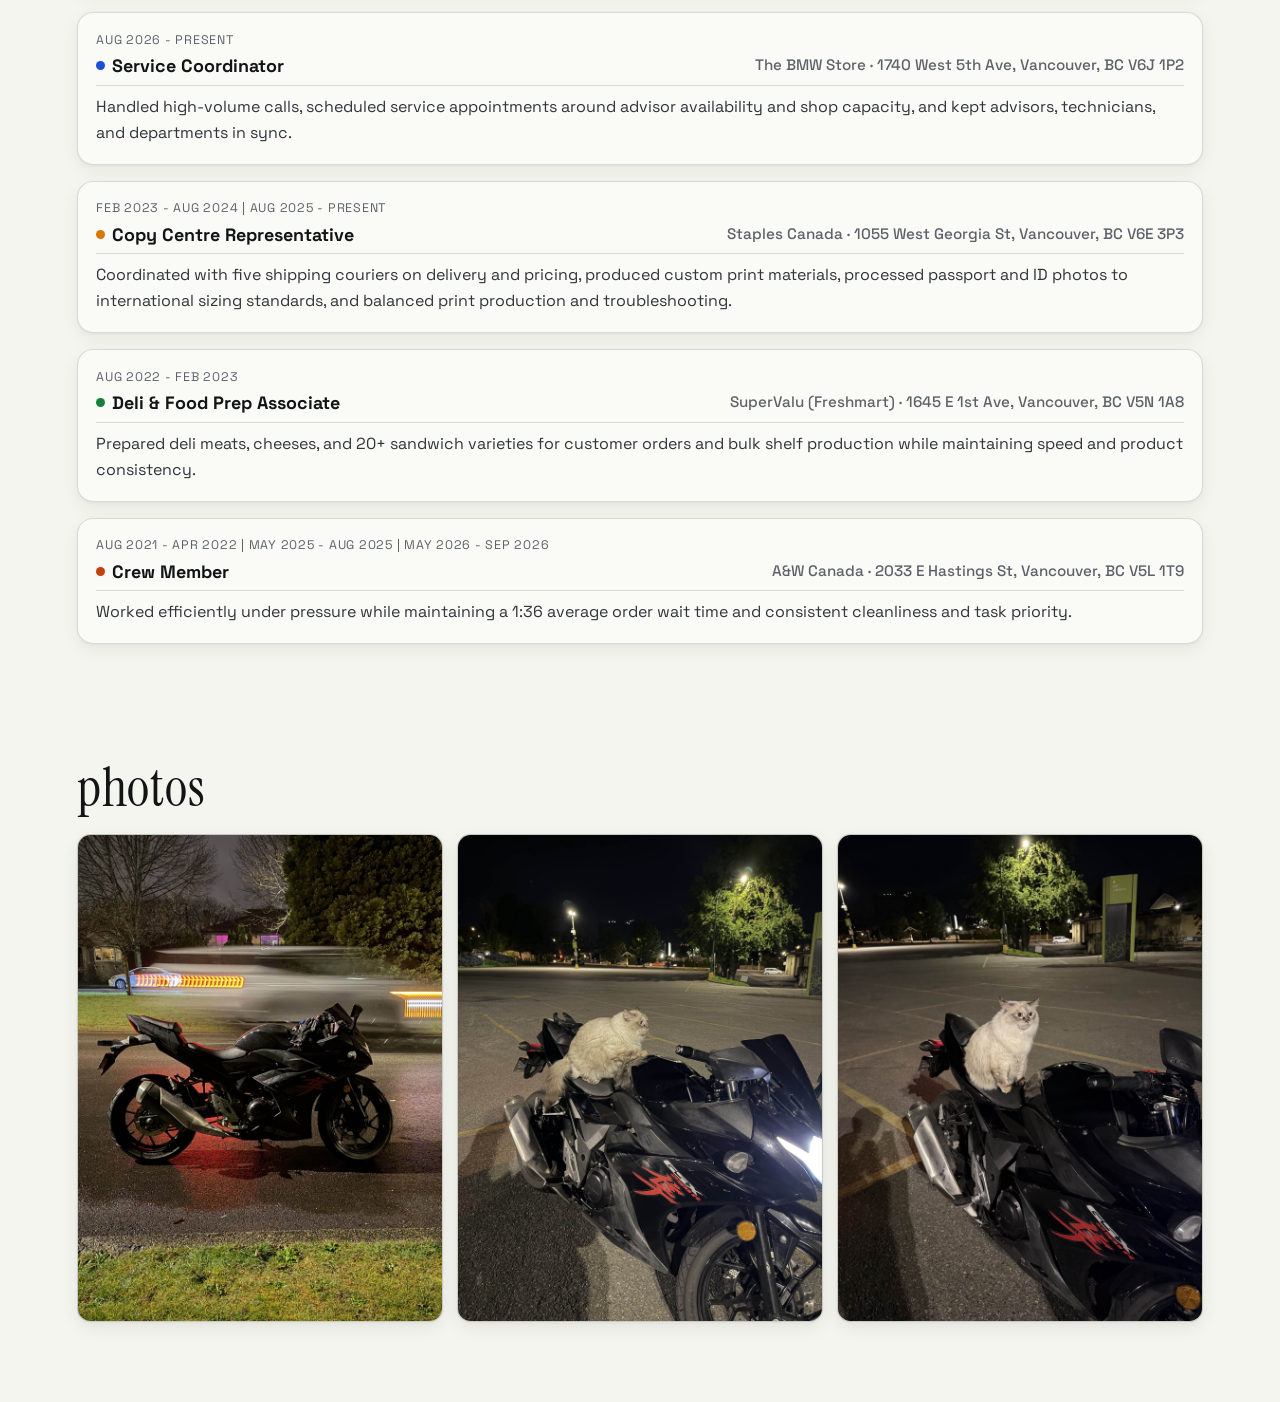
==== commit 240d3a5f: "calculate live age on timeline endpoints" ====
--- a/public/index.html
+++ b/public/index.html
@@ -337,8 +337,10 @@
         }
 
         .work-axis-endpoint {
+            position: relative;
             font-weight: 700;
             color: var(--ink);
+            cursor: pointer;
         }
 
         .work-axis-line {
@@ -351,11 +353,18 @@
         .work-axis-dot {
             position: absolute;
             top: 50%;
-            width: 10px;
-            height: 10px;
+            width: 12px;
+            height: 12px;
             border-radius: 50%;
             background: var(--ink);
             transform: translate(-50%, -50%);
+            cursor: pointer;
+        }
+
+        .work-axis-dot::before {
+            content: "";
+            position: absolute;
+            inset: -8px;
         }
 
         .work-axis-dot.is-start {
@@ -418,14 +427,26 @@
             transform: translateX(0) translateY(4px);
         }
 
-        .work-bar:hover .work-tip {
+        .work-bar:hover .work-tip,
+        .work-axis-endpoint:hover .work-tip,
+        .work-axis-dot:hover .work-tip {
             opacity: 1;
             transform: translateX(-50%) translateY(0);
         }
 
         .work-bar:hover .work-tip.is-left,
-        .work-bar:hover .work-tip.is-right {
+        .work-bar:hover .work-tip.is-right,
+        .work-axis-endpoint:hover .work-tip.is-left,
+        .work-axis-endpoint:hover .work-tip.is-right,
+        .work-axis-dot:hover .work-tip.is-left,
+        .work-axis-dot:hover .work-tip.is-right {
             transform: translateX(0) translateY(0);
+        }
+
+        .work-axis-endpoint .work-tip,
+        .work-axis-dot .work-tip {
+            text-transform: lowercase;
+            letter-spacing: normal;
         }
 
         .work-bar::before,
@@ -941,12 +962,22 @@
             <h2>experience</h2>
             <div class="work-graph" aria-label="Work history timeline from August 2021 to present">
                 <div class="work-axis">
-                    <span class="work-axis-endpoint is-start">aug 2021</span>
-                    <span class="work-axis-endpoint is-end">present</span>
+                    <span class="work-axis-endpoint is-start">
+                        aug 2021
+                        <span class="work-tip is-left" data-age-start>14 yrs 8 mos old</span>
+                    </span>
+                    <span class="work-axis-endpoint is-end">
+                        present
+                        <span class="work-tip is-right" data-age-now>19 yrs 10 mos old</span>
+                    </span>
                 </div>
                 <div class="work-axis-line">
-                    <span class="work-axis-dot is-start"></span>
-                    <span class="work-axis-dot is-end"></span>
+                    <span class="work-axis-dot is-start">
+                        <span class="work-tip is-left" data-age-start>14 yrs 8 mos old</span>
+                    </span>
+                    <span class="work-axis-dot is-end">
+                        <span class="work-tip is-right" data-age-now>19 yrs 10 mos old</span>
+                    </span>
                 </div>
                 <div class="work-lanes">
                     <div class="work-track">
@@ -1040,6 +1071,6 @@
         <img id="lightbox-img" src="" alt="Expanded photo" />
     </div>
 
-    <script src="app.js?v=5"></script>
+    <script src="app.js?v=6"></script>
 </body>
 </html>
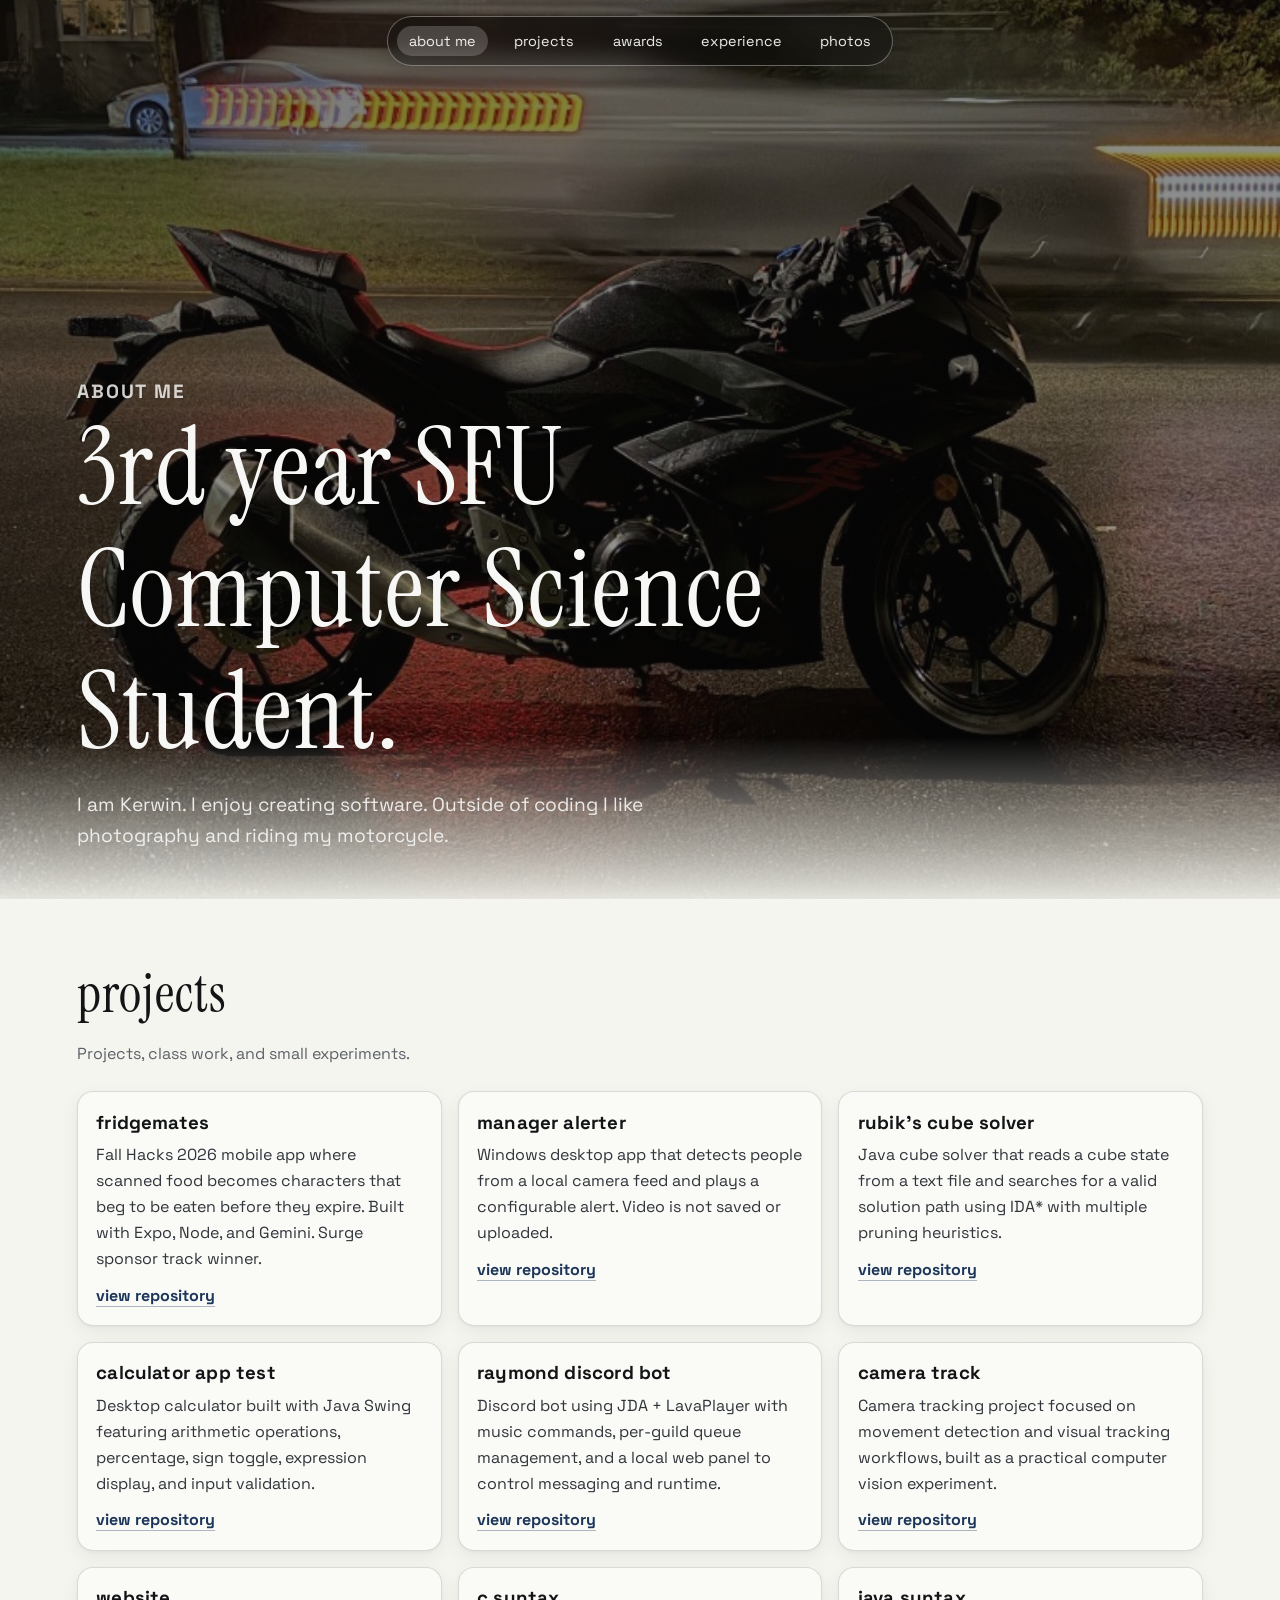
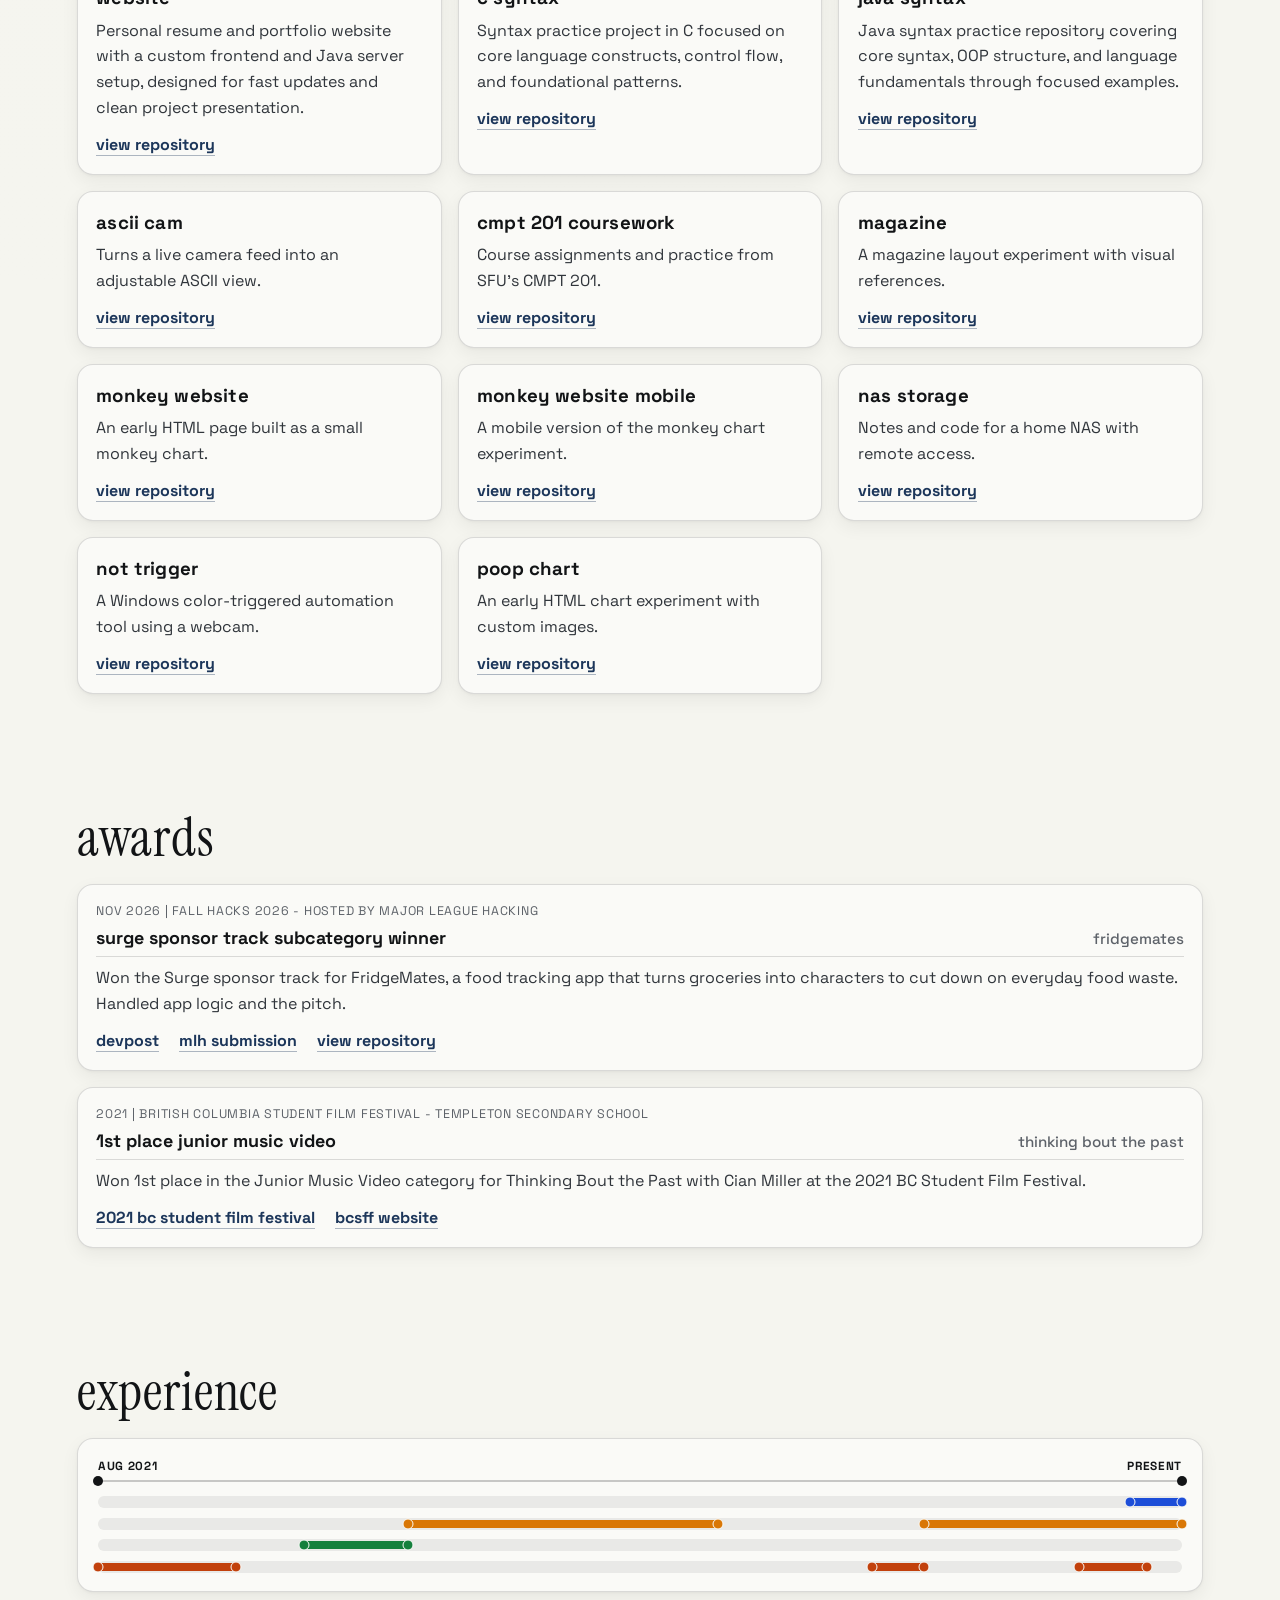
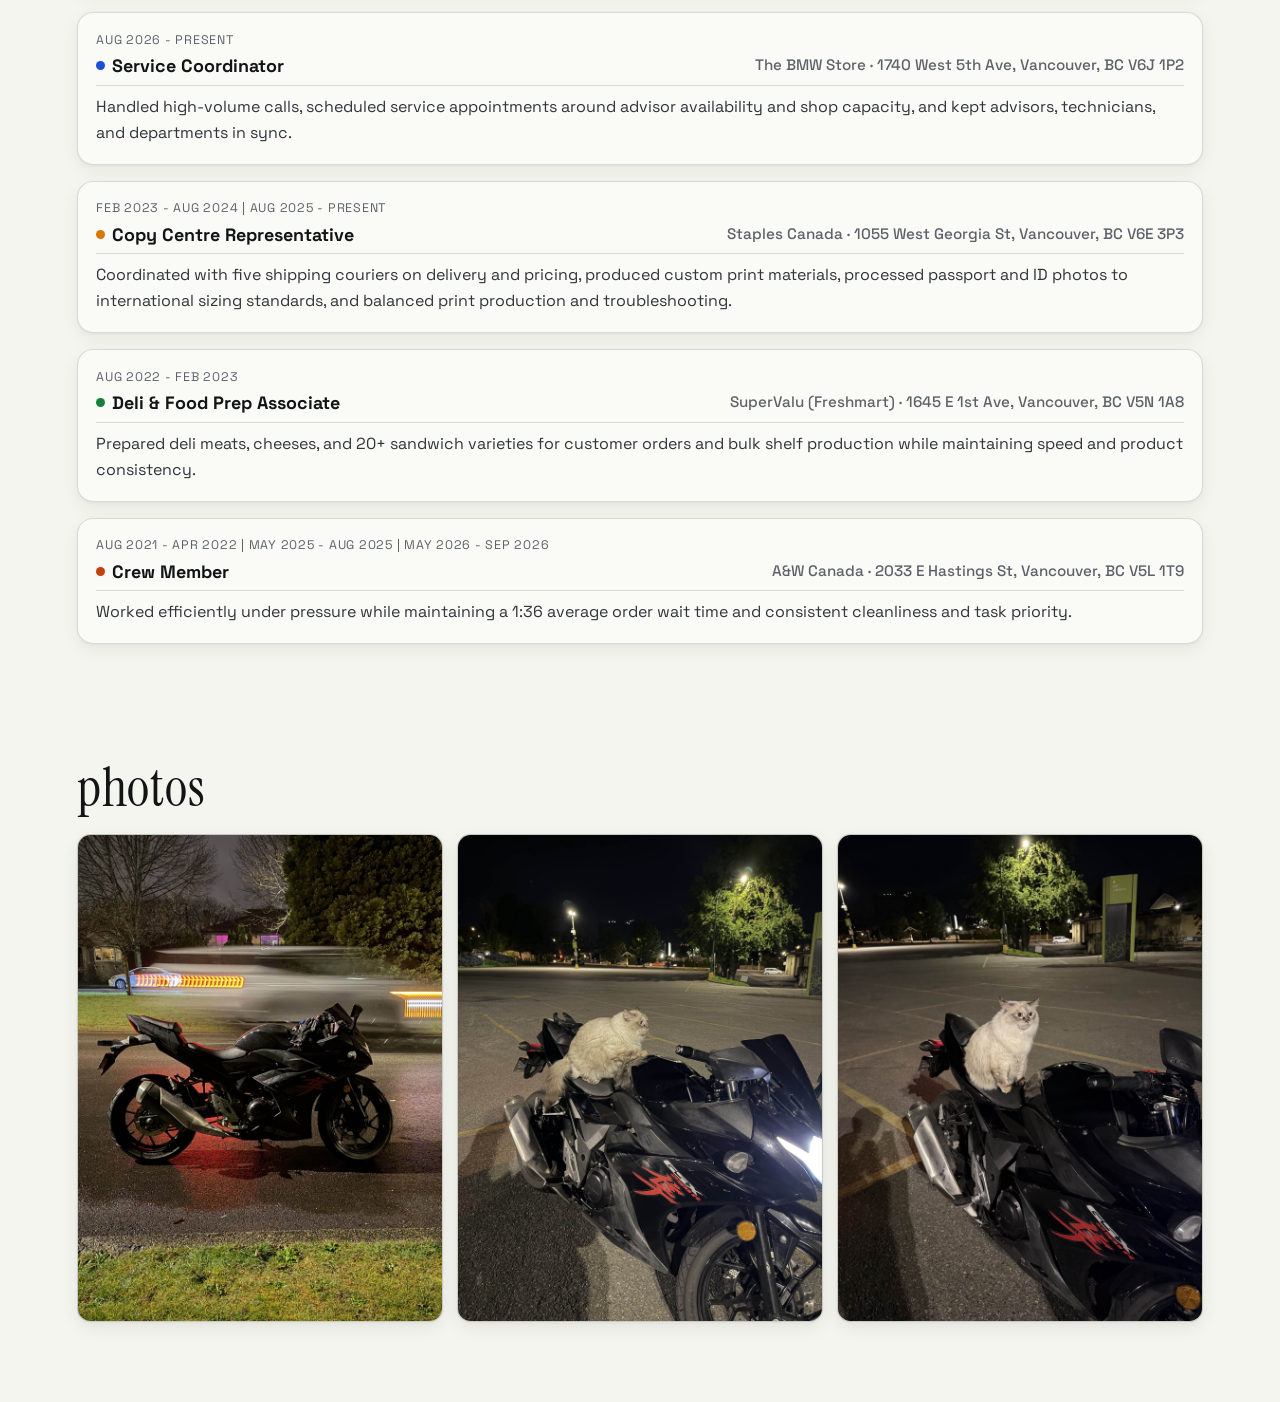
==== commit d2860280: "add age tooltips to timeline start and end" ====
--- a/public/index.html
+++ b/public/index.html
@@ -337,10 +337,8 @@
         }
 
         .work-axis-endpoint {
-            position: relative;
             font-weight: 700;
             color: var(--ink);
-            cursor: pointer;
         }
 
         .work-axis-line {
@@ -353,18 +351,11 @@
         .work-axis-dot {
             position: absolute;
             top: 50%;
-            width: 12px;
-            height: 12px;
+            width: 10px;
+            height: 10px;
             border-radius: 50%;
             background: var(--ink);
             transform: translate(-50%, -50%);
-            cursor: pointer;
-        }
-
-        .work-axis-dot::before {
-            content: "";
-            position: absolute;
-            inset: -8px;
         }
 
         .work-axis-dot.is-start {
@@ -427,26 +418,14 @@
             transform: translateX(0) translateY(4px);
         }
 
-        .work-bar:hover .work-tip,
-        .work-axis-endpoint:hover .work-tip,
-        .work-axis-dot:hover .work-tip {
+        .work-bar:hover .work-tip {
             opacity: 1;
             transform: translateX(-50%) translateY(0);
         }
 
         .work-bar:hover .work-tip.is-left,
-        .work-bar:hover .work-tip.is-right,
-        .work-axis-endpoint:hover .work-tip.is-left,
-        .work-axis-endpoint:hover .work-tip.is-right,
-        .work-axis-dot:hover .work-tip.is-left,
-        .work-axis-dot:hover .work-tip.is-right {
+        .work-bar:hover .work-tip.is-right {
             transform: translateX(0) translateY(0);
-        }
-
-        .work-axis-endpoint .work-tip,
-        .work-axis-dot .work-tip {
-            text-transform: lowercase;
-            letter-spacing: normal;
         }
 
         .work-bar::before,
@@ -1071,6 +1050,6 @@
         <img id="lightbox-img" src="" alt="Expanded photo" />
     </div>
 
-    <script src="app.js?v=6"></script>
+    <script src="app.js?v=5"></script>
 </body>
 </html>
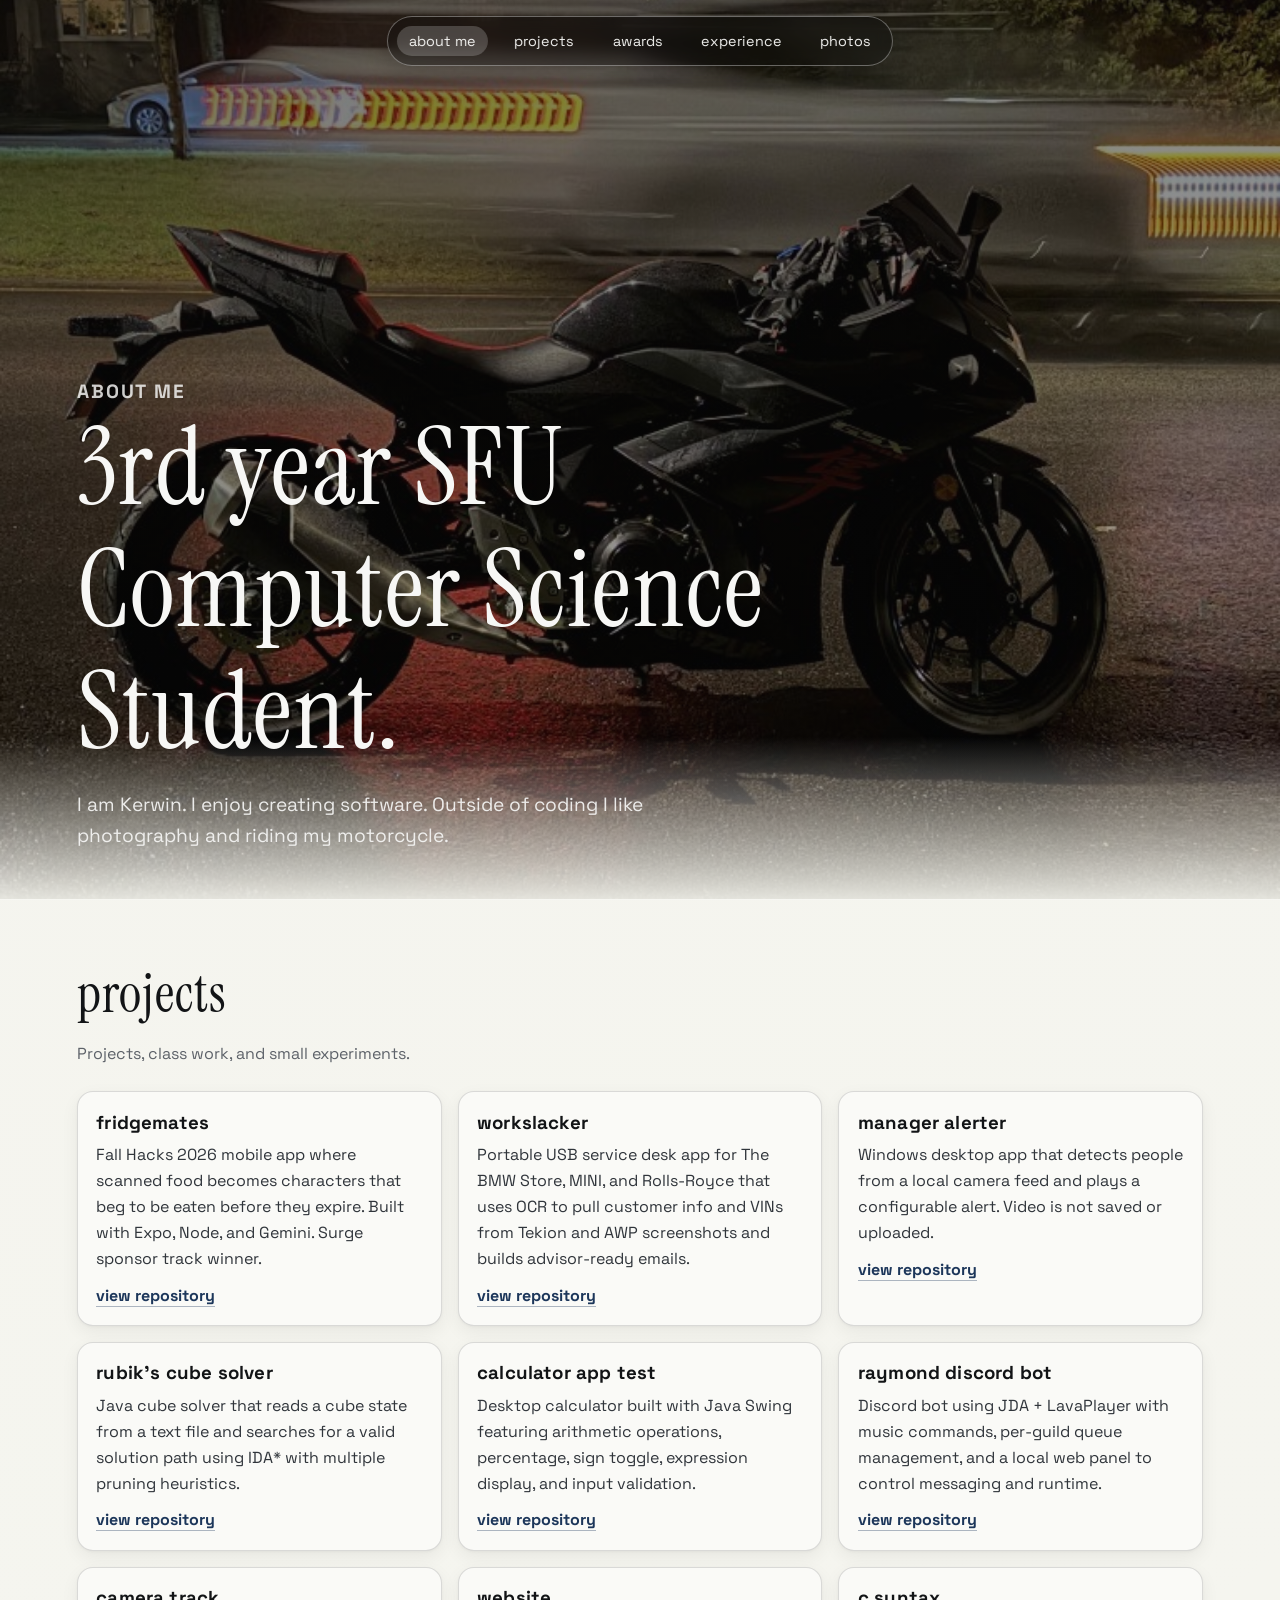
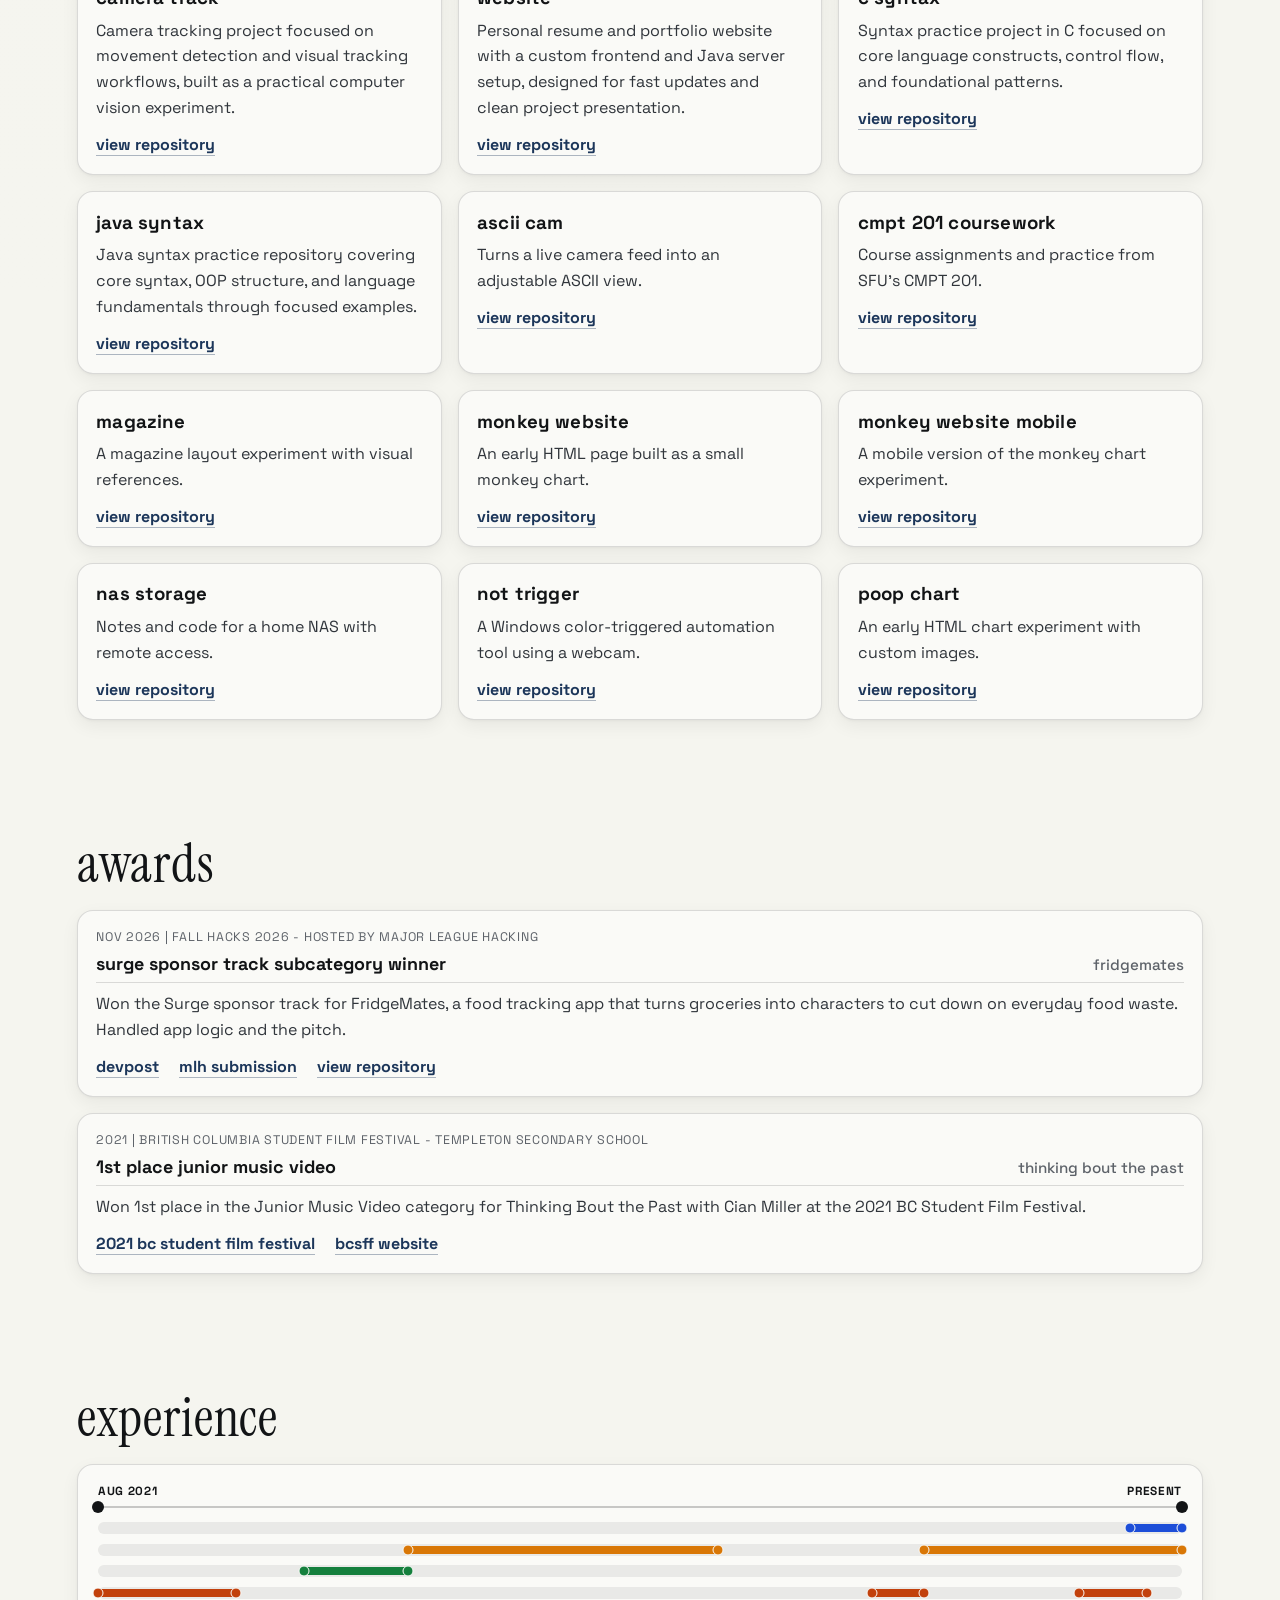
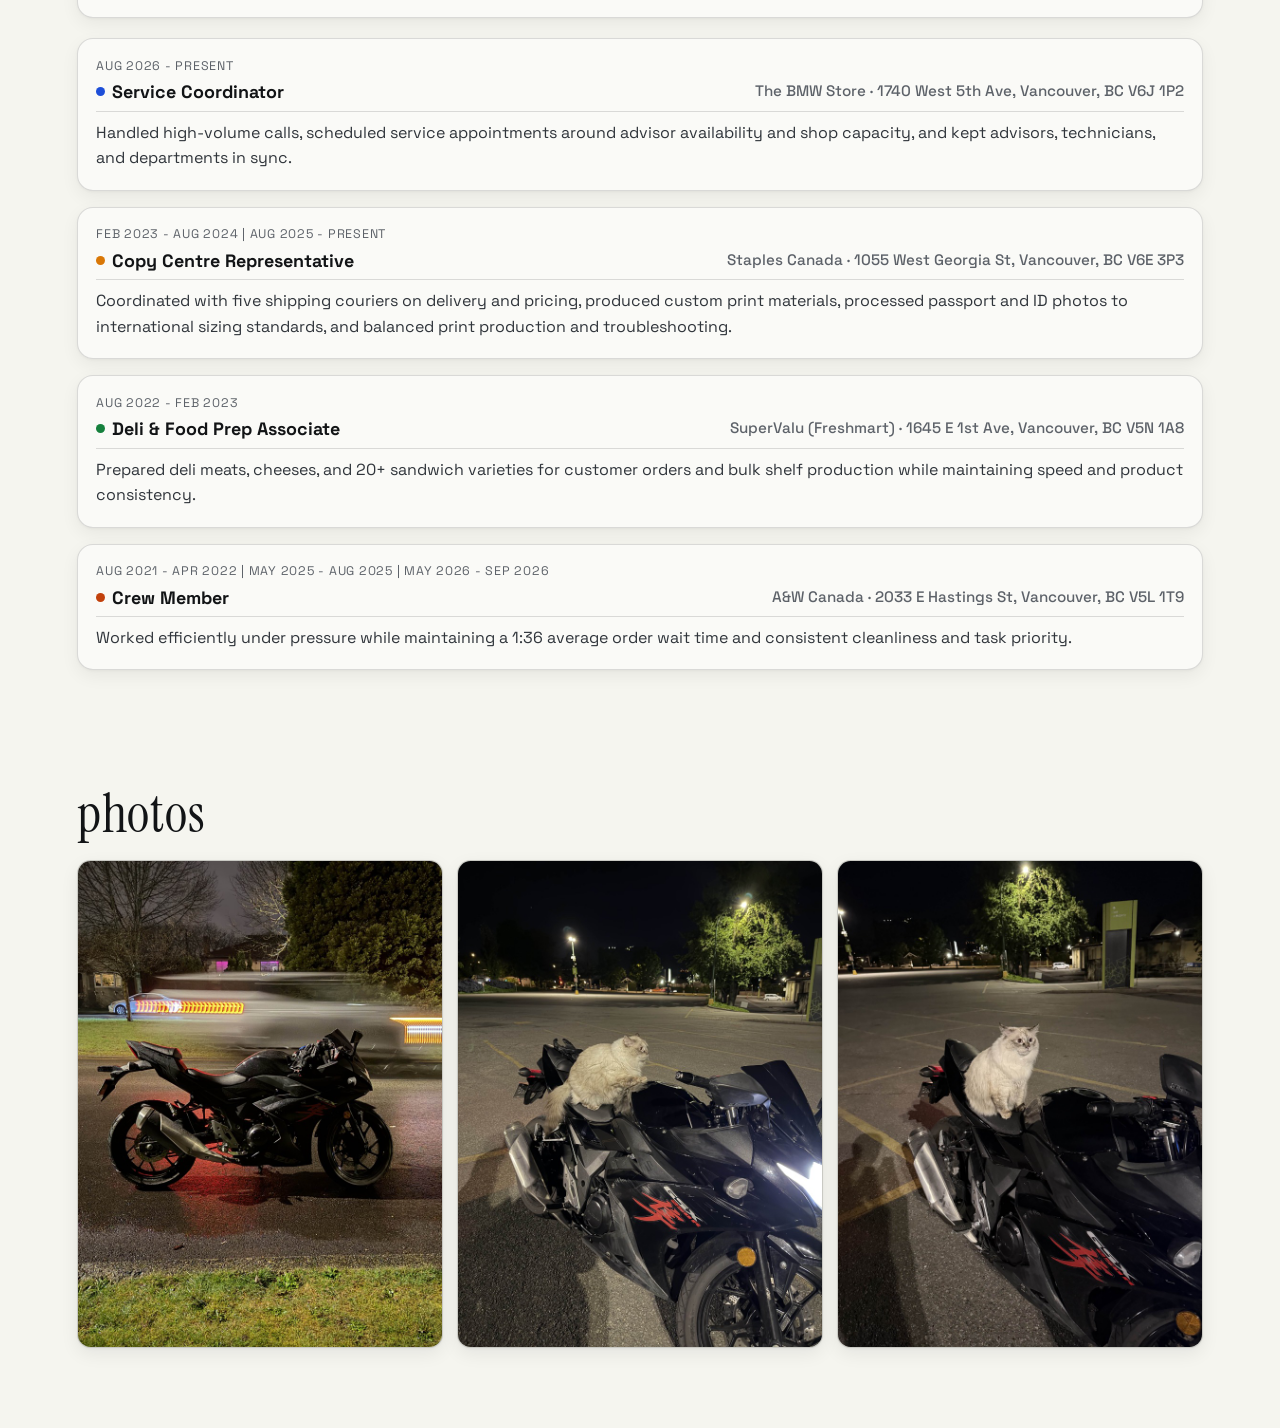
==== commit 92373c0c: "add workslacker project card" ====
--- a/public/index.html
+++ b/public/index.html
@@ -337,8 +337,10 @@
         }
 
         .work-axis-endpoint {
+            position: relative;
             font-weight: 700;
             color: var(--ink);
+            cursor: pointer;
         }
 
         .work-axis-line {
@@ -351,11 +353,18 @@
         .work-axis-dot {
             position: absolute;
             top: 50%;
-            width: 10px;
-            height: 10px;
+            width: 12px;
+            height: 12px;
             border-radius: 50%;
             background: var(--ink);
             transform: translate(-50%, -50%);
+            cursor: pointer;
+        }
+
+        .work-axis-dot::before {
+            content: "";
+            position: absolute;
+            inset: -8px;
         }
 
         .work-axis-dot.is-start {
@@ -418,14 +427,26 @@
             transform: translateX(0) translateY(4px);
         }
 
-        .work-bar:hover .work-tip {
+        .work-bar:hover .work-tip,
+        .work-axis-endpoint:hover .work-tip,
+        .work-axis-dot:hover .work-tip {
             opacity: 1;
             transform: translateX(-50%) translateY(0);
         }
 
         .work-bar:hover .work-tip.is-left,
-        .work-bar:hover .work-tip.is-right {
+        .work-bar:hover .work-tip.is-right,
+        .work-axis-endpoint:hover .work-tip.is-left,
+        .work-axis-endpoint:hover .work-tip.is-right,
+        .work-axis-dot:hover .work-tip.is-left,
+        .work-axis-dot:hover .work-tip.is-right {
             transform: translateX(0) translateY(0);
+        }
+
+        .work-axis-endpoint .work-tip,
+        .work-axis-dot .work-tip {
+            text-transform: lowercase;
+            letter-spacing: normal;
         }
 
         .work-bar::before,
@@ -795,6 +816,14 @@
                         before they expire. Built with Expo, Node, and Gemini. Surge sponsor track winner.
                     </p>
                     <a class="project-link" href="https://github.com/Rainier-Ordinario/FridgeMates" target="_blank" rel="noopener noreferrer">view repository</a>
+                </article>
+                <article class="card">
+                    <h3>workslacker</h3>
+                    <p>
+                        Portable USB service desk app for The BMW Store, MINI, and Rolls-Royce that uses OCR to pull
+                        customer info and VINs from Tekion and AWP screenshots and builds advisor-ready emails.
+                    </p>
+                    <a class="project-link" href="https://github.com/kerwinmok/workslacker" target="_blank" rel="noopener noreferrer">view repository</a>
                 </article>
                 <article class="card">
                     <h3>manager alerter</h3>
@@ -1050,6 +1079,6 @@
         <img id="lightbox-img" src="" alt="Expanded photo" />
     </div>
 
-    <script src="app.js?v=5"></script>
+    <script src="app.js?v=6"></script>
 </body>
 </html>
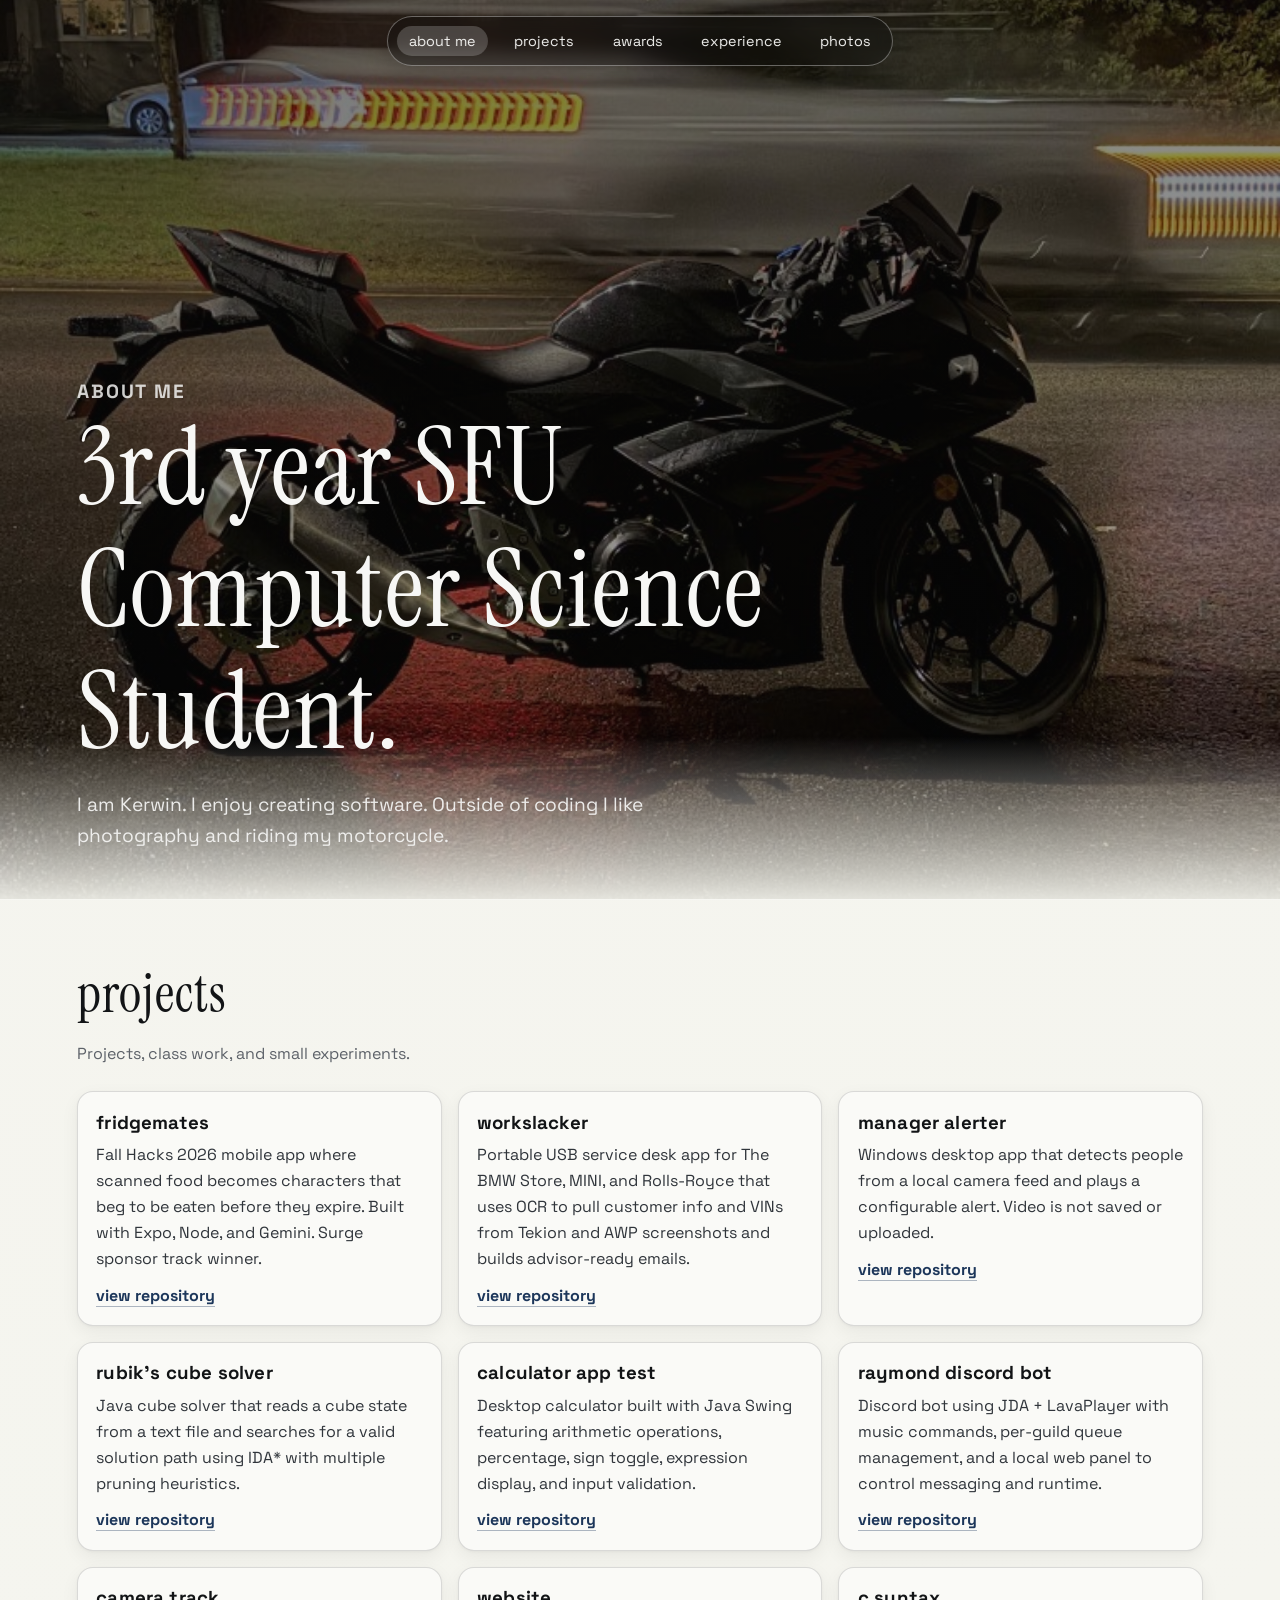
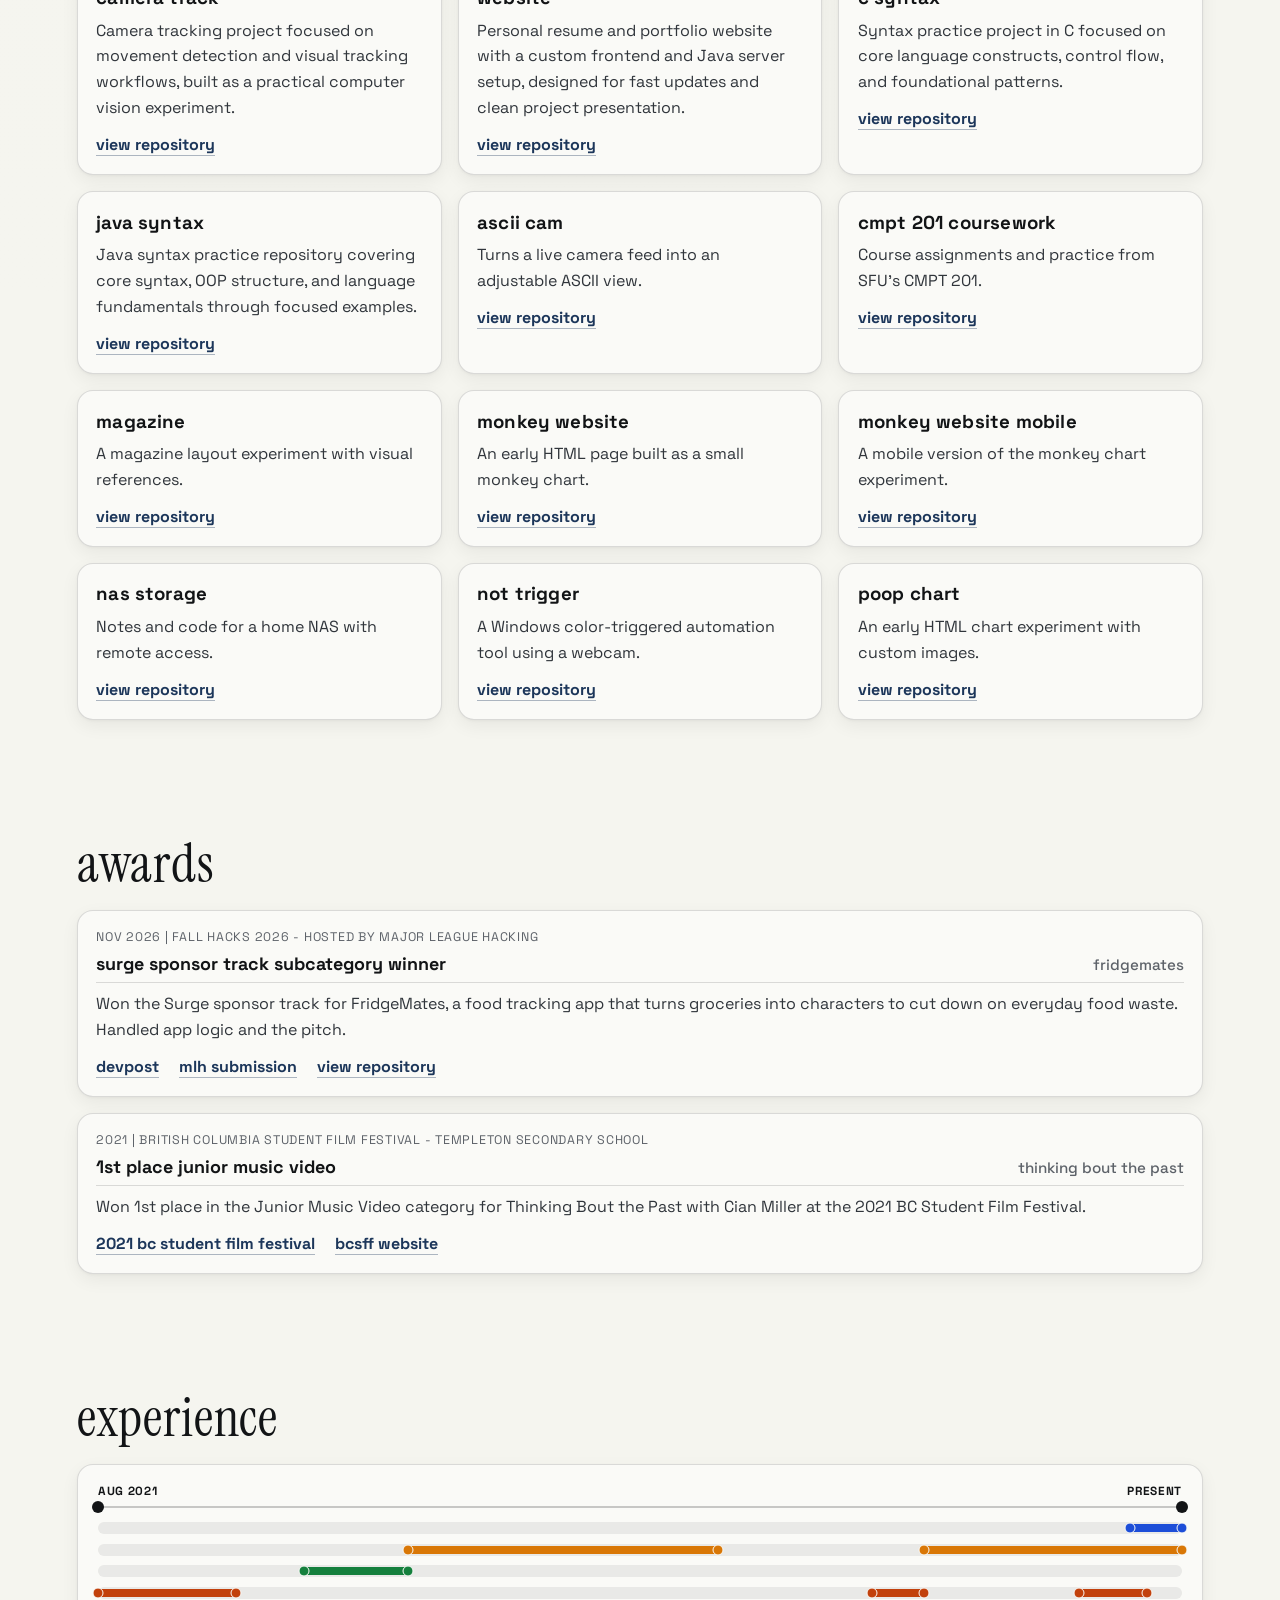
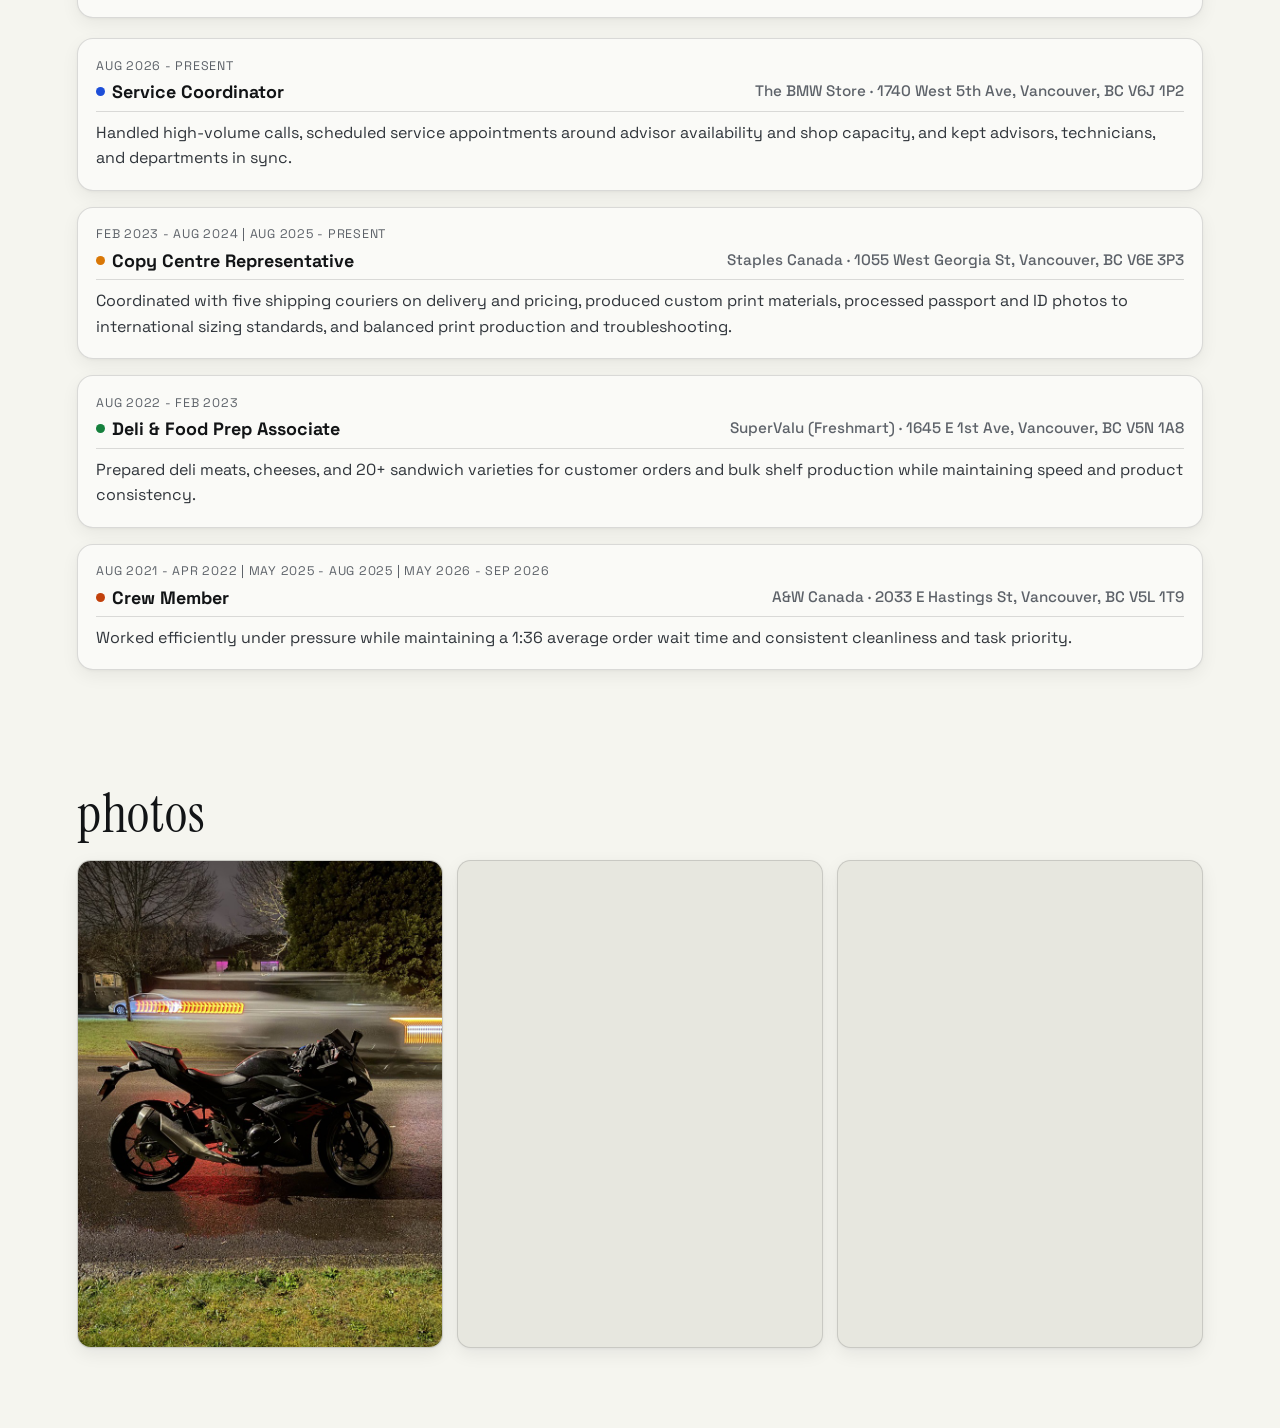
==== commit 9fc5ddd8: "disable css smooth scroll when custom wheel scroll is active" ====
--- a/public/index.html
+++ b/public/index.html
@@ -27,6 +27,11 @@
             padding: 0;
             min-height: 100%;
             scroll-behavior: smooth;
+        }
+
+        html.has-smooth-scroll,
+        html.has-smooth-scroll body {
+            scroll-behavior: auto;
         }
 
         body {
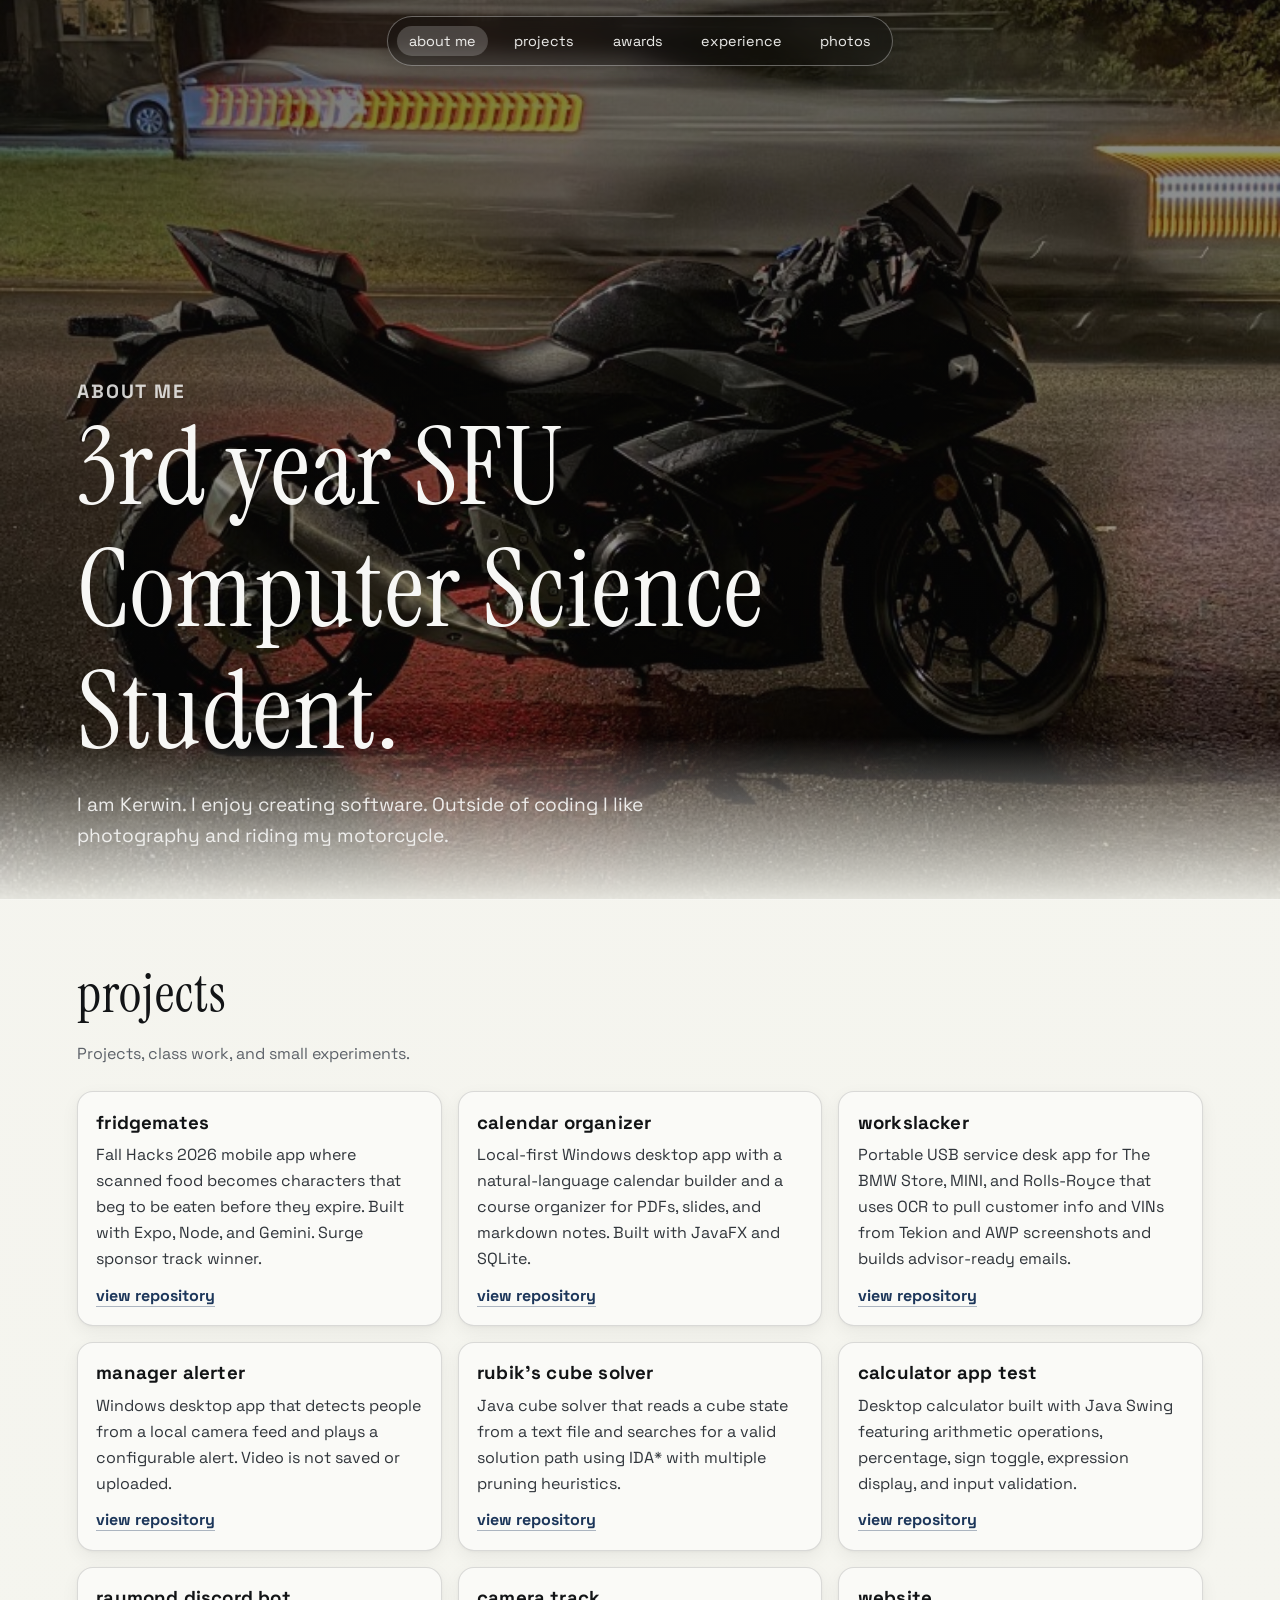
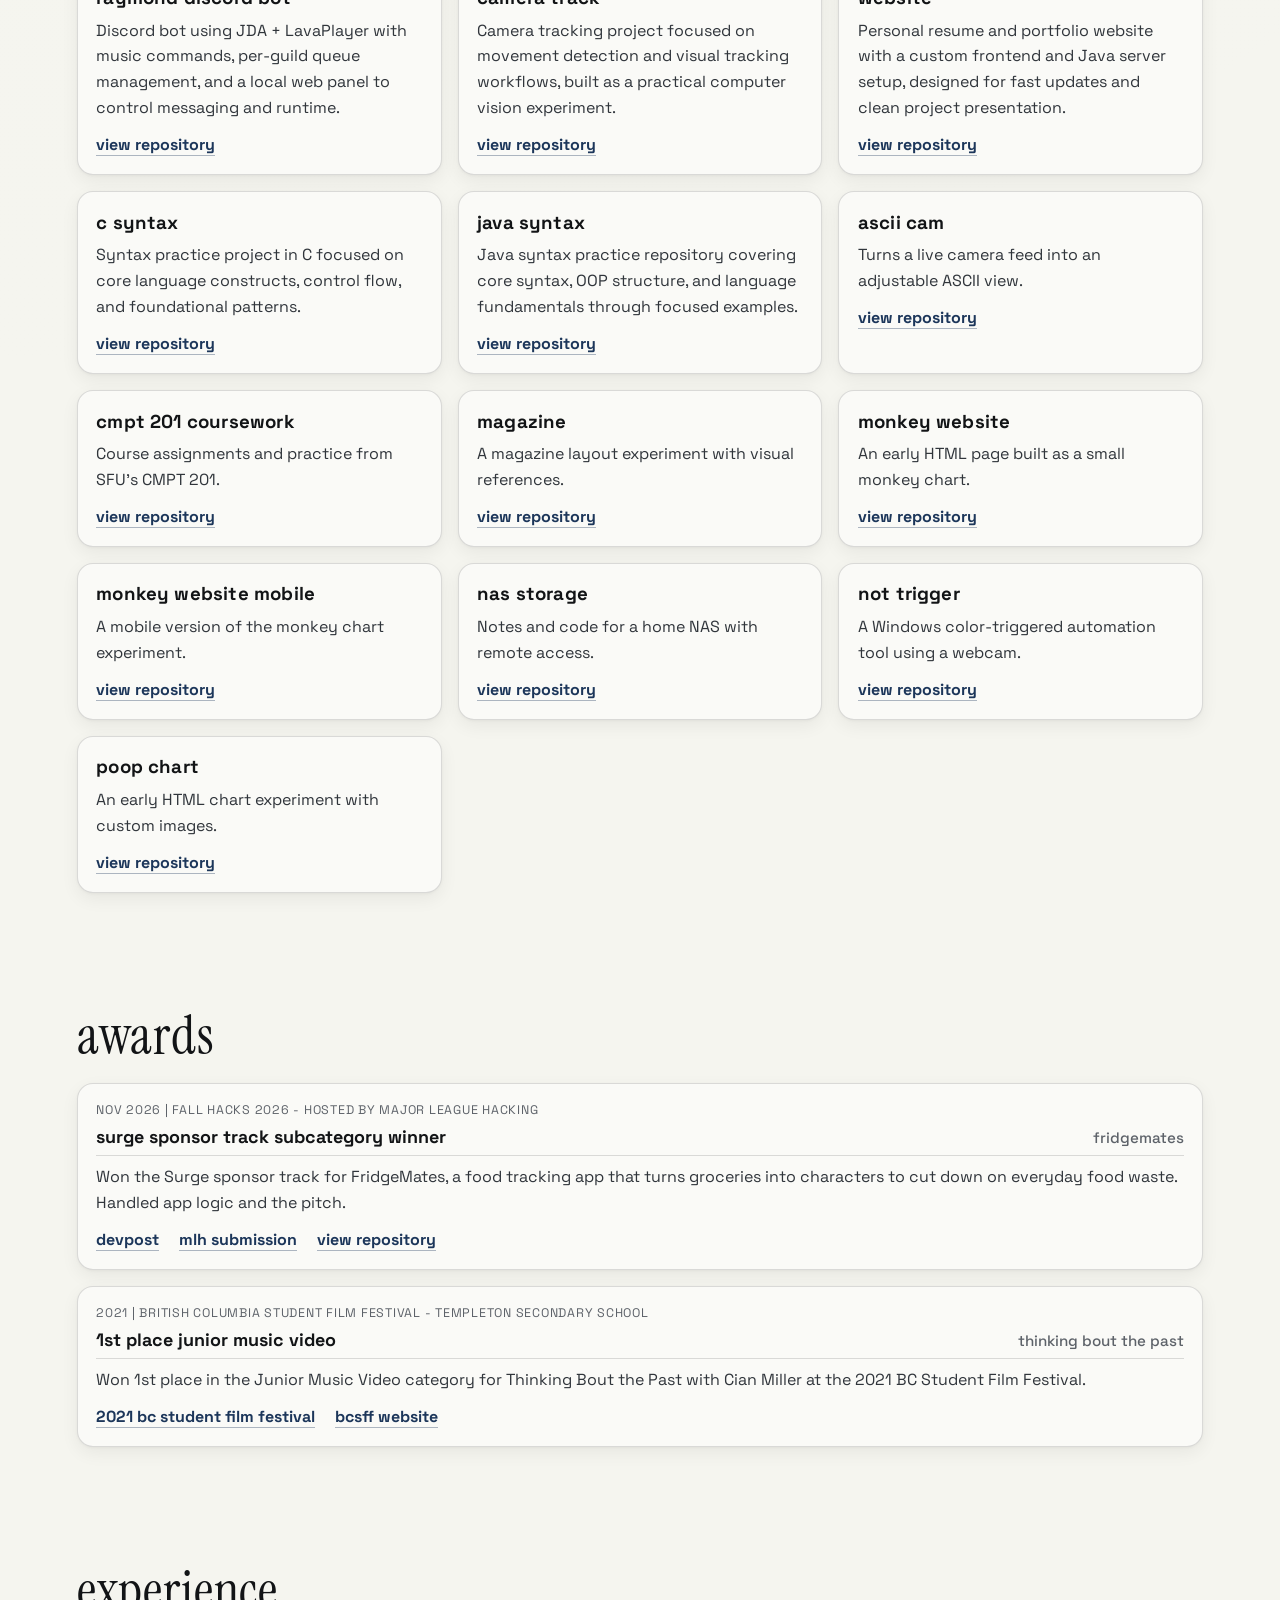
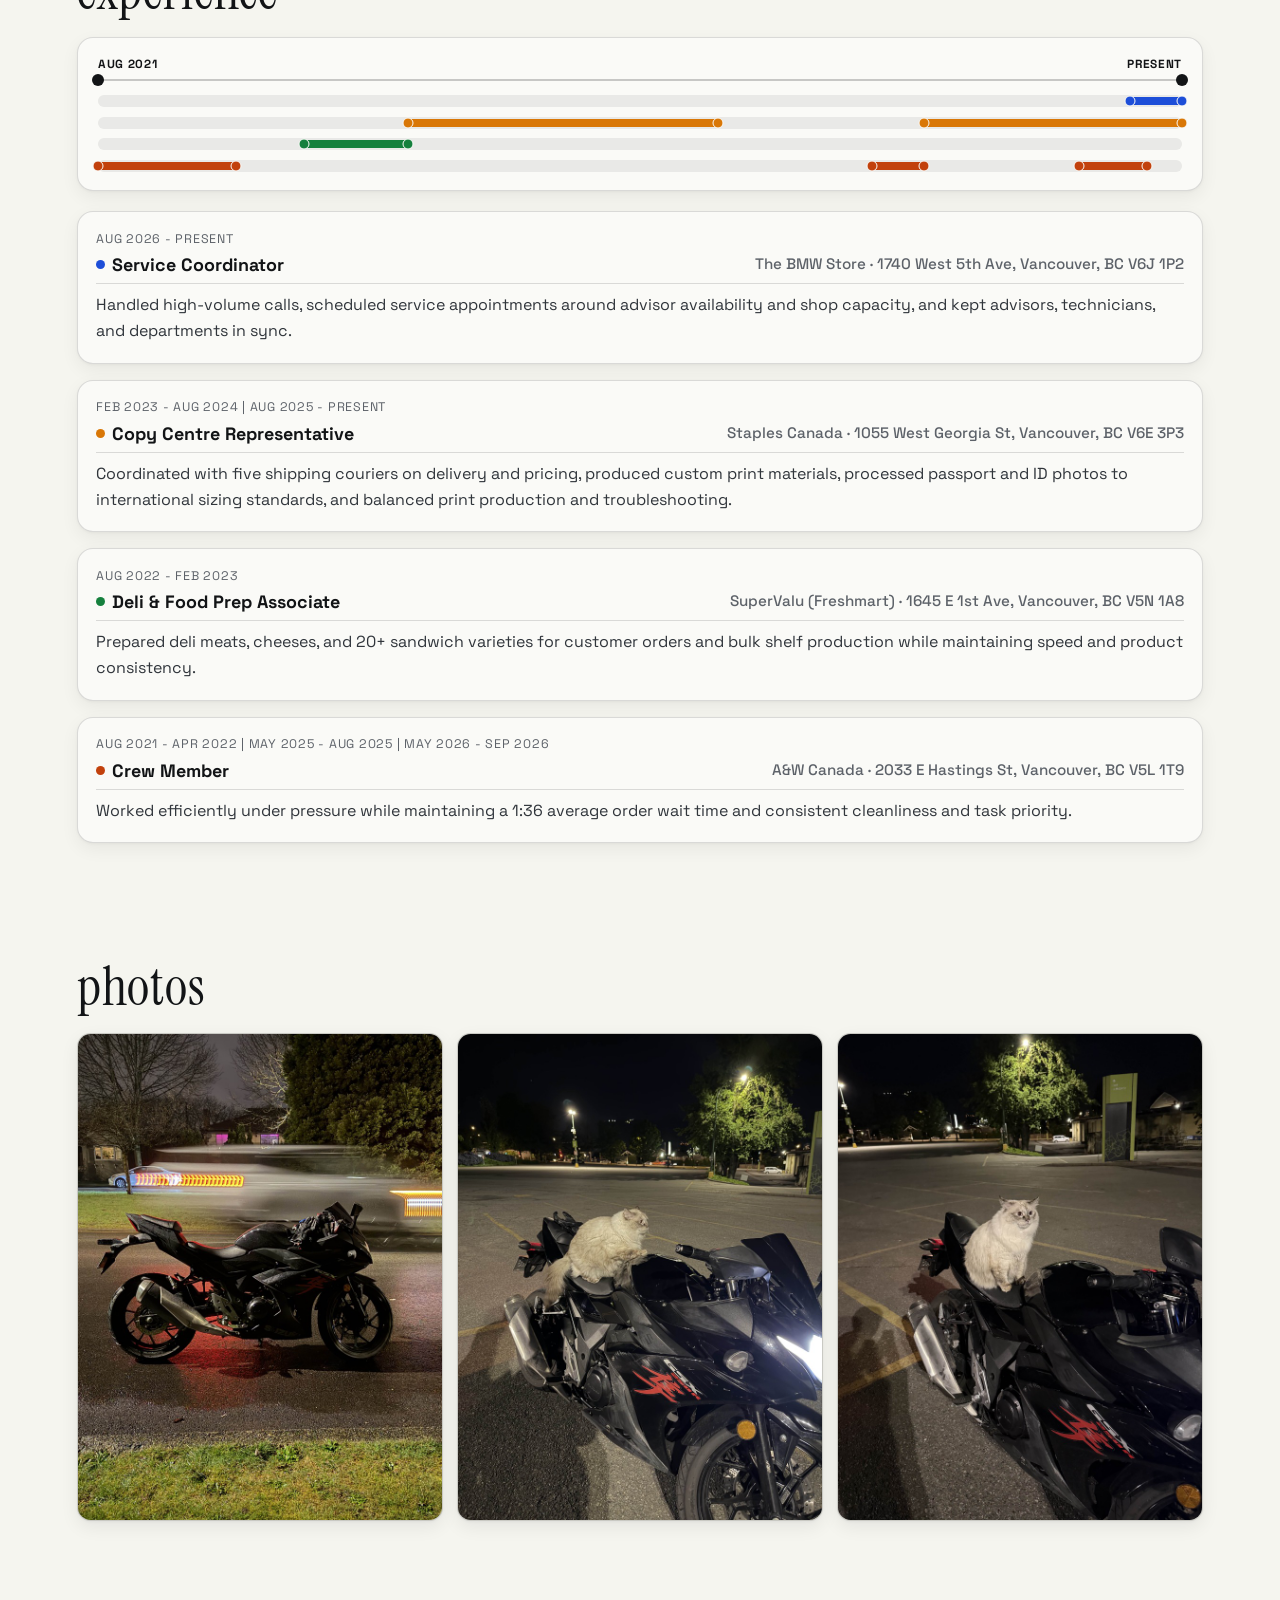
==== commit 217ea44e: "add calendar organizer project card" ====
--- a/public/index.html
+++ b/public/index.html
@@ -821,6 +821,14 @@
                         before they expire. Built with Expo, Node, and Gemini. Surge sponsor track winner.
                     </p>
                     <a class="project-link" href="https://github.com/Rainier-Ordinario/FridgeMates" target="_blank" rel="noopener noreferrer">view repository</a>
+                </article>
+                <article class="card">
+                    <h3>calendar organizer</h3>
+                    <p>
+                        Local-first Windows desktop app with a natural-language calendar builder and a course
+                        organizer for PDFs, slides, and markdown notes. Built with JavaFX and SQLite.
+                    </p>
+                    <a class="project-link" href="https://github.com/kerwinmok/calendar-organizer" target="_blank" rel="noopener noreferrer">view repository</a>
                 </article>
                 <article class="card">
                     <h3>workslacker</h3>
@@ -1084,6 +1092,6 @@
         <img id="lightbox-img" src="" alt="Expanded photo" />
     </div>
 
-    <script src="app.js?v=6"></script>
+    <script src="app.js?v=7"></script>
 </body>
 </html>
